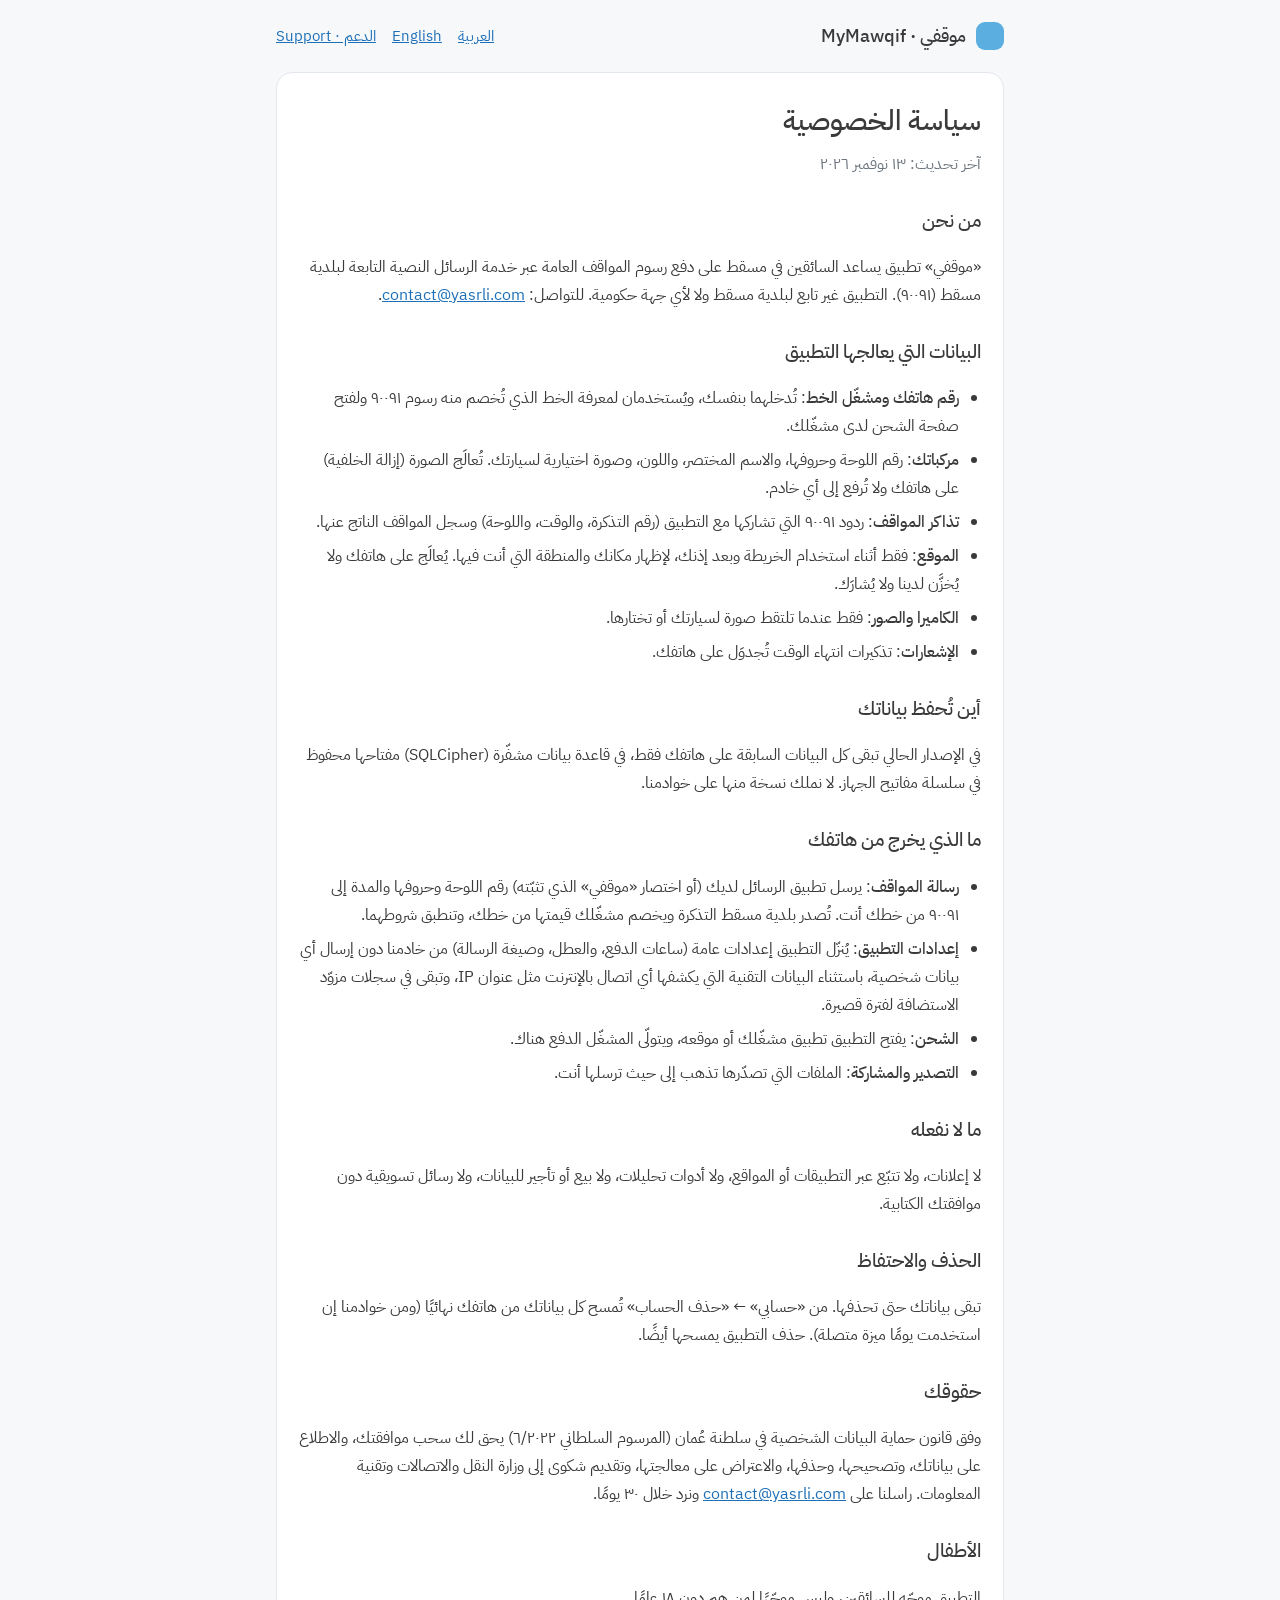
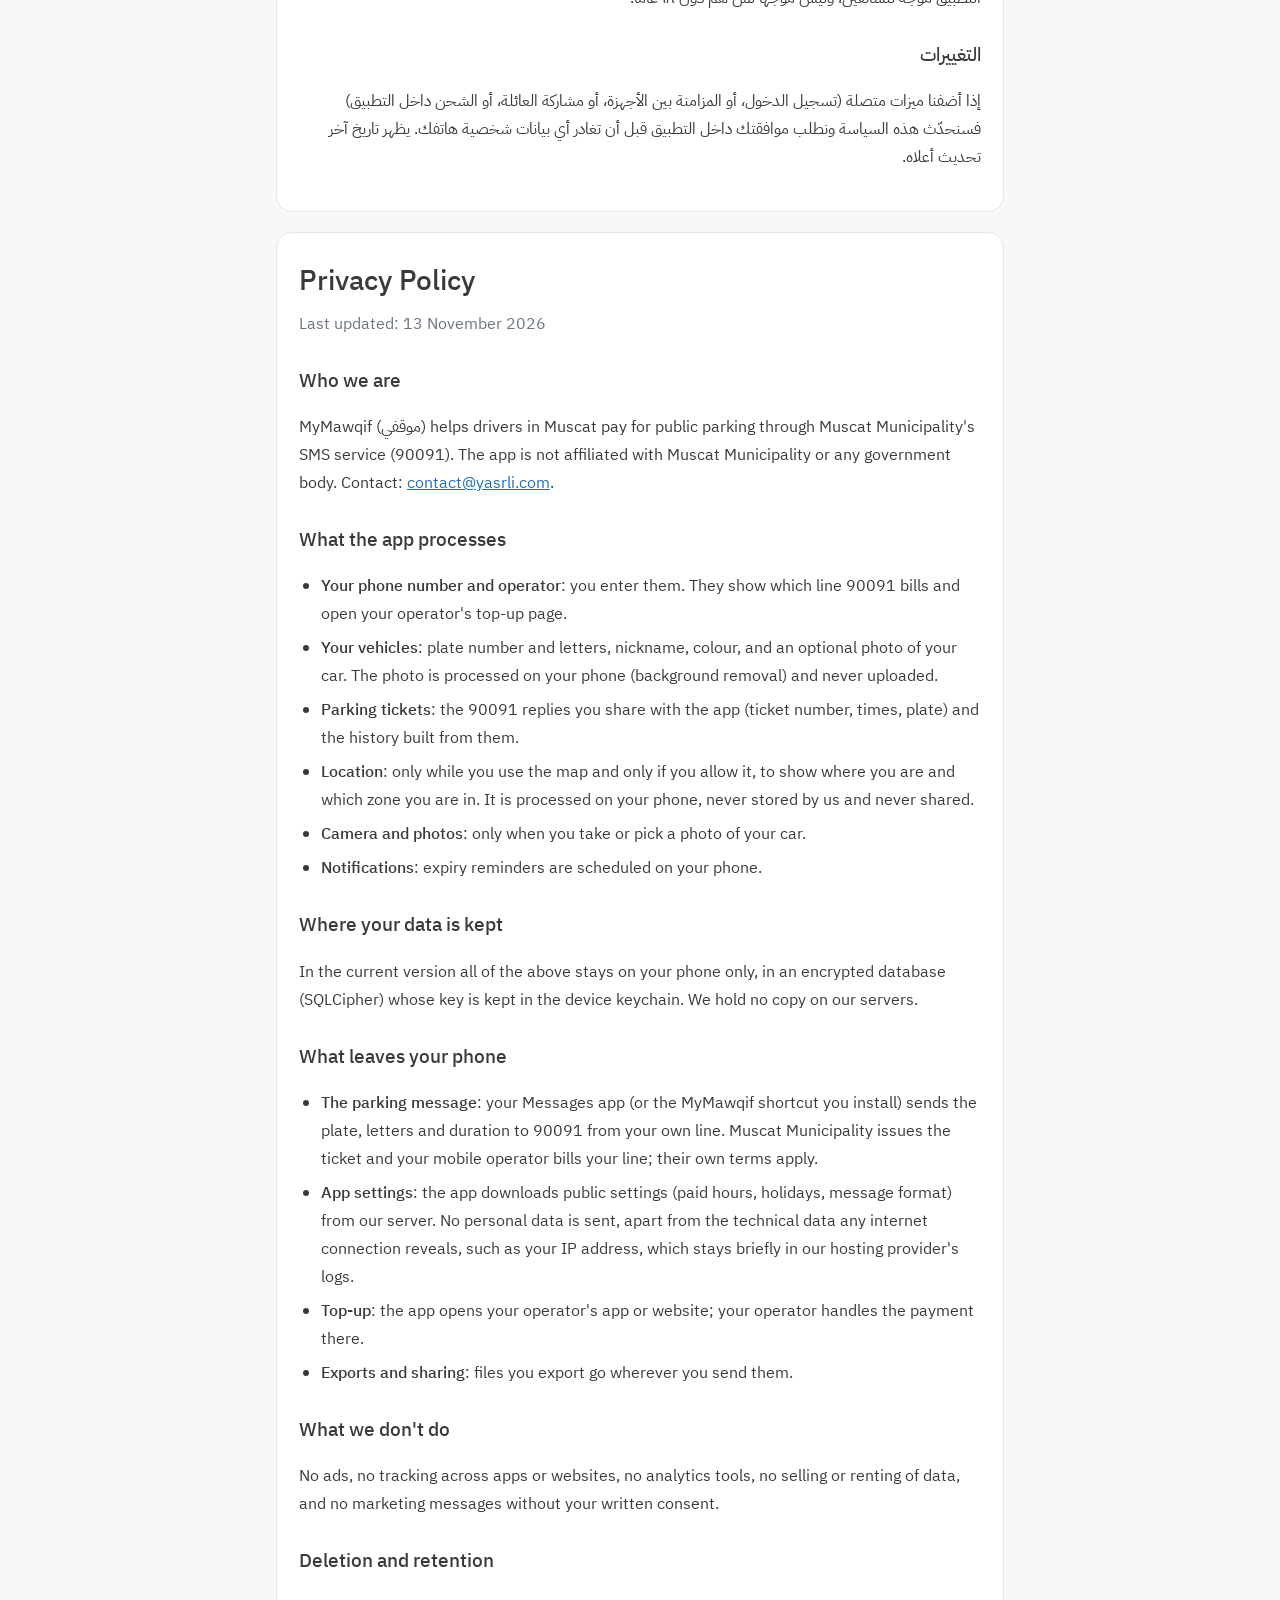
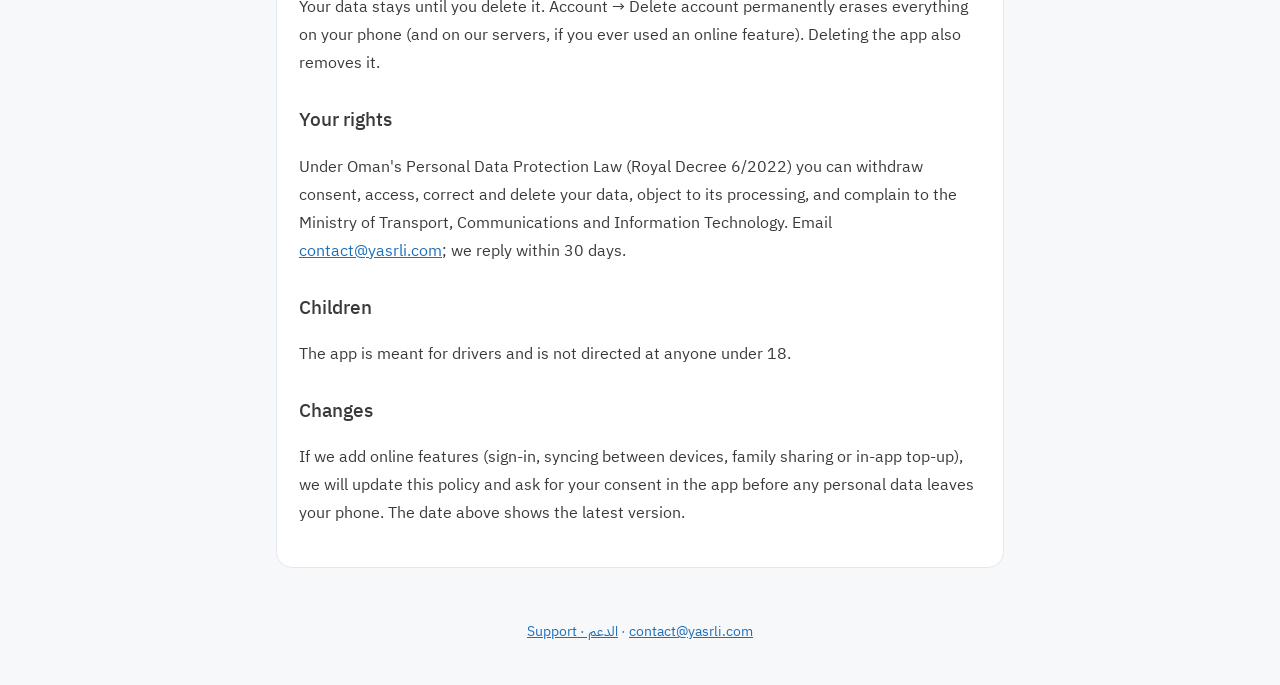
==== privacy/index.html @ d00fb5ce "Privacy policy and support pages (Arabic and English) Co-Authored-By: Claude Opus 5.5 <noreply@anthr" ====
<!doctype html>
<html lang="ar" dir="rtl">
<head>
<meta charset="utf-8">
<meta name="viewport" content="width=device-width, initial-scale=1">
<title>سياسة الخصوصية · Privacy Policy · MyMawqif موقفي</title>
<meta name="description" content="How the MyMawqif parking app handles your data.">
<link rel="preconnect" href="https://fonts.googleapis.com">
<link rel="preconnect" href="https://fonts.gstatic.com" crossorigin>
<link href="https://fonts.googleapis.com/css2?family=IBM+Plex+Sans+Arabic:wght@400;500&display=swap" rel="stylesheet">
<link rel="stylesheet" href="../style.css">
</head>
<body>
<header>
  <div class="brand"><span class="mark" aria-hidden="true"></span><span>موقفي · MyMawqif</span></div>
  <nav><a href="#ar">العربية</a><a href="#en">English</a><a href="../support/">الدعم · Support</a></nav>
</header>

<main>
<article id="ar" lang="ar" dir="rtl">
  <h1>سياسة الخصوصية</h1>
  <p class="meta">آخر تحديث: ١٣ نوفمبر ٢٠٢٦</p>

  <h2>من نحن</h2>
  <p>«موقفي» تطبيق يساعد السائقين في مسقط على دفع رسوم المواقف العامة عبر خدمة الرسائل النصية التابعة لبلدية مسقط (٩٠٠٩١). التطبيق غير تابع لبلدية مسقط ولا لأي جهة حكومية. للتواصل: <a href="mailto:contact@yasrli.com">contact@yasrli.com</a>.</p>

  <h2>البيانات التي يعالجها التطبيق</h2>
  <ul>
    <li><strong>رقم هاتفك ومشغّل الخط</strong>: تُدخلهما بنفسك، ويُستخدمان لمعرفة الخط الذي تُخصم منه رسوم ٩٠٠٩١ ولفتح صفحة الشحن لدى مشغّلك.</li>
    <li><strong>مركباتك</strong>: رقم اللوحة وحروفها، والاسم المختصر، واللون، وصورة اختيارية لسيارتك. تُعالَج الصورة (إزالة الخلفية) على هاتفك ولا تُرفع إلى أي خادم.</li>
    <li><strong>تذاكر المواقف</strong>: ردود ٩٠٠٩١ التي تشاركها مع التطبيق (رقم التذكرة، والوقت، واللوحة) وسجل المواقف الناتج عنها.</li>
    <li><strong>الموقع</strong>: فقط أثناء استخدام الخريطة وبعد إذنك، لإظهار مكانك والمنطقة التي أنت فيها. يُعالَج على هاتفك ولا يُخزَّن لدينا ولا يُشارَك.</li>
    <li><strong>الكاميرا والصور</strong>: فقط عندما تلتقط صورة لسيارتك أو تختارها.</li>
    <li><strong>الإشعارات</strong>: تذكيرات انتهاء الوقت تُجدوَل على هاتفك.</li>
  </ul>

  <h2>أين تُحفظ بياناتك</h2>
  <p>في الإصدار الحالي تبقى كل البيانات السابقة على هاتفك فقط، في قاعدة بيانات مشفّرة (SQLCipher) مفتاحها محفوظ في سلسلة مفاتيح الجهاز. لا نملك نسخة منها على خوادمنا.</p>

  <h2>ما الذي يخرج من هاتفك</h2>
  <ul>
    <li><strong>رسالة المواقف</strong>: يرسل تطبيق الرسائل لديك (أو اختصار «موقفي» الذي تثبّته) رقم اللوحة وحروفها والمدة إلى ٩٠٠٩١ من خطك أنت. تُصدر بلدية مسقط التذكرة ويخصم مشغّلك قيمتها من خطك، وتنطبق شروطهما.</li>
    <li><strong>إعدادات التطبيق</strong>: يُنزّل التطبيق إعدادات عامة (ساعات الدفع، والعطل، وصيغة الرسالة) من خادمنا دون إرسال أي بيانات شخصية، باستثناء البيانات التقنية التي يكشفها أي اتصال بالإنترنت مثل عنوان IP، وتبقى في سجلات مزوّد الاستضافة لفترة قصيرة.</li>
    <li><strong>الشحن</strong>: يفتح التطبيق تطبيق مشغّلك أو موقعه، ويتولّى المشغّل الدفع هناك.</li>
    <li><strong>التصدير والمشاركة</strong>: الملفات التي تصدّرها تذهب إلى حيث ترسلها أنت.</li>
  </ul>

  <h2>ما لا نفعله</h2>
  <p>لا إعلانات، ولا تتبّع عبر التطبيقات أو المواقع، ولا أدوات تحليلات، ولا بيع أو تأجير للبيانات، ولا رسائل تسويقية دون موافقتك الكتابية.</p>

  <h2>الحذف والاحتفاظ</h2>
  <p>تبقى بياناتك حتى تحذفها. من «حسابي» ← «حذف الحساب» تُمسح كل بياناتك من هاتفك نهائيًا (ومن خوادمنا إن استخدمت يومًا ميزة متصلة). حذف التطبيق يمسحها أيضًا.</p>

  <h2>حقوقك</h2>
  <p>وفق قانون حماية البيانات الشخصية في سلطنة عُمان (المرسوم السلطاني ٦/٢٠٢٢) يحق لك سحب موافقتك، والاطلاع على بياناتك، وتصحيحها، وحذفها، والاعتراض على معالجتها، وتقديم شكوى إلى وزارة النقل والاتصالات وتقنية المعلومات. راسلنا على <a href="mailto:contact@yasrli.com">contact@yasrli.com</a> ونرد خلال ٣٠ يومًا.</p>

  <h2>الأطفال</h2>
  <p>التطبيق موجّه للسائقين، وليس موجّهًا لمن هم دون ١٨ عامًا.</p>

  <h2>التغييرات</h2>
  <p>إذا أضفنا ميزات متصلة (تسجيل الدخول، أو المزامنة بين الأجهزة، أو مشاركة العائلة، أو الشحن داخل التطبيق) فسنحدّث هذه السياسة ونطلب موافقتك داخل التطبيق قبل أن تغادر أي بيانات شخصية هاتفك. يظهر تاريخ آخر تحديث أعلاه.</p>
</article>

<article id="en" lang="en" dir="ltr">
  <h1>Privacy Policy</h1>
  <p class="meta">Last updated: 13 November 2026</p>

  <h2>Who we are</h2>
  <p>MyMawqif (موقفي) helps drivers in Muscat pay for public parking through Muscat Municipality's SMS service (90091). The app is not affiliated with Muscat Municipality or any government body. Contact: <a href="mailto:contact@yasrli.com">contact@yasrli.com</a>.</p>

  <h2>What the app processes</h2>
  <ul>
    <li><strong>Your phone number and operator</strong>: you enter them. They show which line 90091 bills and open your operator's top-up page.</li>
    <li><strong>Your vehicles</strong>: plate number and letters, nickname, colour, and an optional photo of your car. The photo is processed on your phone (background removal) and never uploaded.</li>
    <li><strong>Parking tickets</strong>: the 90091 replies you share with the app (ticket number, times, plate) and the history built from them.</li>
    <li><strong>Location</strong>: only while you use the map and only if you allow it, to show where you are and which zone you are in. It is processed on your phone, never stored by us and never shared.</li>
    <li><strong>Camera and photos</strong>: only when you take or pick a photo of your car.</li>
    <li><strong>Notifications</strong>: expiry reminders are scheduled on your phone.</li>
  </ul>

  <h2>Where your data is kept</h2>
  <p>In the current version all of the above stays on your phone only, in an encrypted database (SQLCipher) whose key is kept in the device keychain. We hold no copy on our servers.</p>

  <h2>What leaves your phone</h2>
  <ul>
    <li><strong>The parking message</strong>: your Messages app (or the MyMawqif shortcut you install) sends the plate, letters and duration to 90091 from your own line. Muscat Municipality issues the ticket and your mobile operator bills your line; their own terms apply.</li>
    <li><strong>App settings</strong>: the app downloads public settings (paid hours, holidays, message format) from our server. No personal data is sent, apart from the technical data any internet connection reveals, such as your IP address, which stays briefly in our hosting provider's logs.</li>
    <li><strong>Top-up</strong>: the app opens your operator's app or website; your operator handles the payment there.</li>
    <li><strong>Exports and sharing</strong>: files you export go wherever you send them.</li>
  </ul>

  <h2>What we don't do</h2>
  <p>No ads, no tracking across apps or websites, no analytics tools, no selling or renting of data, and no marketing messages without your written consent.</p>

  <h2>Deletion and retention</h2>
  <p>Your data stays until you delete it. Account → Delete account permanently erases everything on your phone (and on our servers, if you ever used an online feature). Deleting the app also removes it.</p>

  <h2>Your rights</h2>
  <p>Under Oman's Personal Data Protection Law (Royal Decree 6/2022) you can withdraw consent, access, correct and delete your data, object to its processing, and complain to the Ministry of Transport, Communications and Information Technology. Email <a href="mailto:contact@yasrli.com">contact@yasrli.com</a>; we reply within 30 days.</p>

  <h2>Children</h2>
  <p>The app is meant for drivers and is not directed at anyone under 18.</p>

  <h2>Changes</h2>
  <p>If we add online features (sign-in, syncing between devices, family sharing or in-app top-up), we will update this policy and ask for your consent in the app before any personal data leaves your phone. The date above shows the latest version.</p>
</article>
</main>

<footer><a href="mailto:contact@yasrli.com">contact@yasrli.com</a> · <a href="../support/">الدعم · Support</a></footer>
</body>
</html>
---- style.css ----
:root { --bg: #F7F8FA; --ink: #3A3A3A; --muted: #6C757D; --line: #E3E7EE; --accent: #1D6FB8; --card: #FFFFFF; --blue: #5AAEE0; }
@media (prefers-color-scheme: dark) {
  :root { --bg: #0A1120; --ink: #E8EDF5; --muted: #9AA8BC; --line: #1E2A40; --accent: #7CC0EC; --card: #121A2D; }
}
* { box-sizing: border-box; }
html { scroll-behavior: smooth; }
body { margin: 0; background: var(--bg); color: var(--ink); font-family: 'IBM Plex Sans Arabic', system-ui, sans-serif; font-weight: 400; line-height: 1.75; }
header { display: flex; flex-wrap: wrap; align-items: center; justify-content: space-between; gap: 12px; max-width: 760px; margin: 0 auto; padding: 20px 16px; }
.brand { display: flex; align-items: center; gap: 10px; font-weight: 500; font-size: 18px; }
.mark { width: 28px; height: 28px; border-radius: 9px; background: var(--blue); }
nav { display: flex; gap: 16px; font-size: 15px; }
main { max-width: 760px; margin: 0 auto; padding: 0 16px 32px; }
article { background: var(--card); border: 1px solid var(--line); border-radius: 16px; padding: 24px 22px; margin-bottom: 20px; scroll-margin-top: 16px; }
h1 { font-size: 28px; font-weight: 500; margin: 0 0 4px; }
h2 { font-size: 19px; font-weight: 500; margin: 26px 0 6px; }
.meta { color: var(--muted); margin: 0 0 8px; }
ul { padding-inline-start: 22px; }
li { margin: 6px 0; }
strong { font-weight: 500; }
a { color: var(--accent); }
footer { max-width: 760px; margin: 0 auto; padding: 0 16px 40px; color: var(--muted); font-size: 14px; text-align: center; }
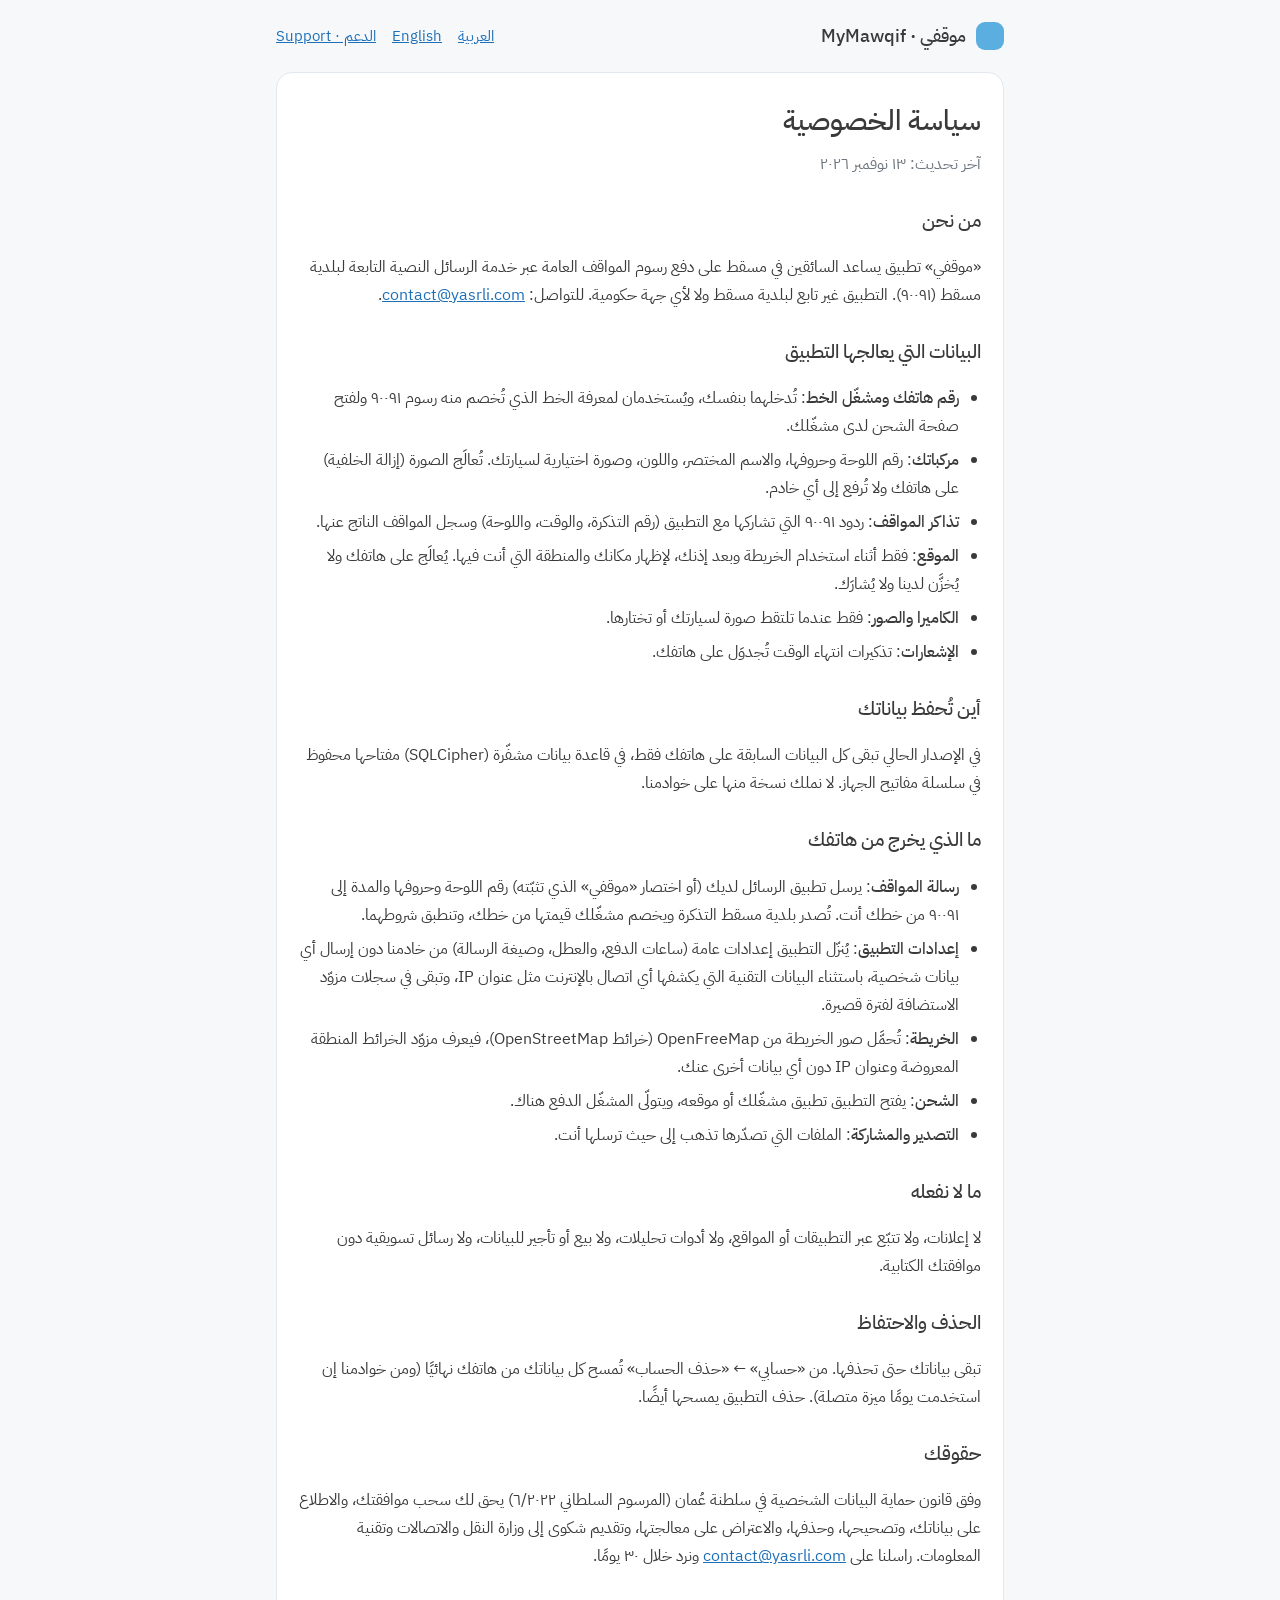
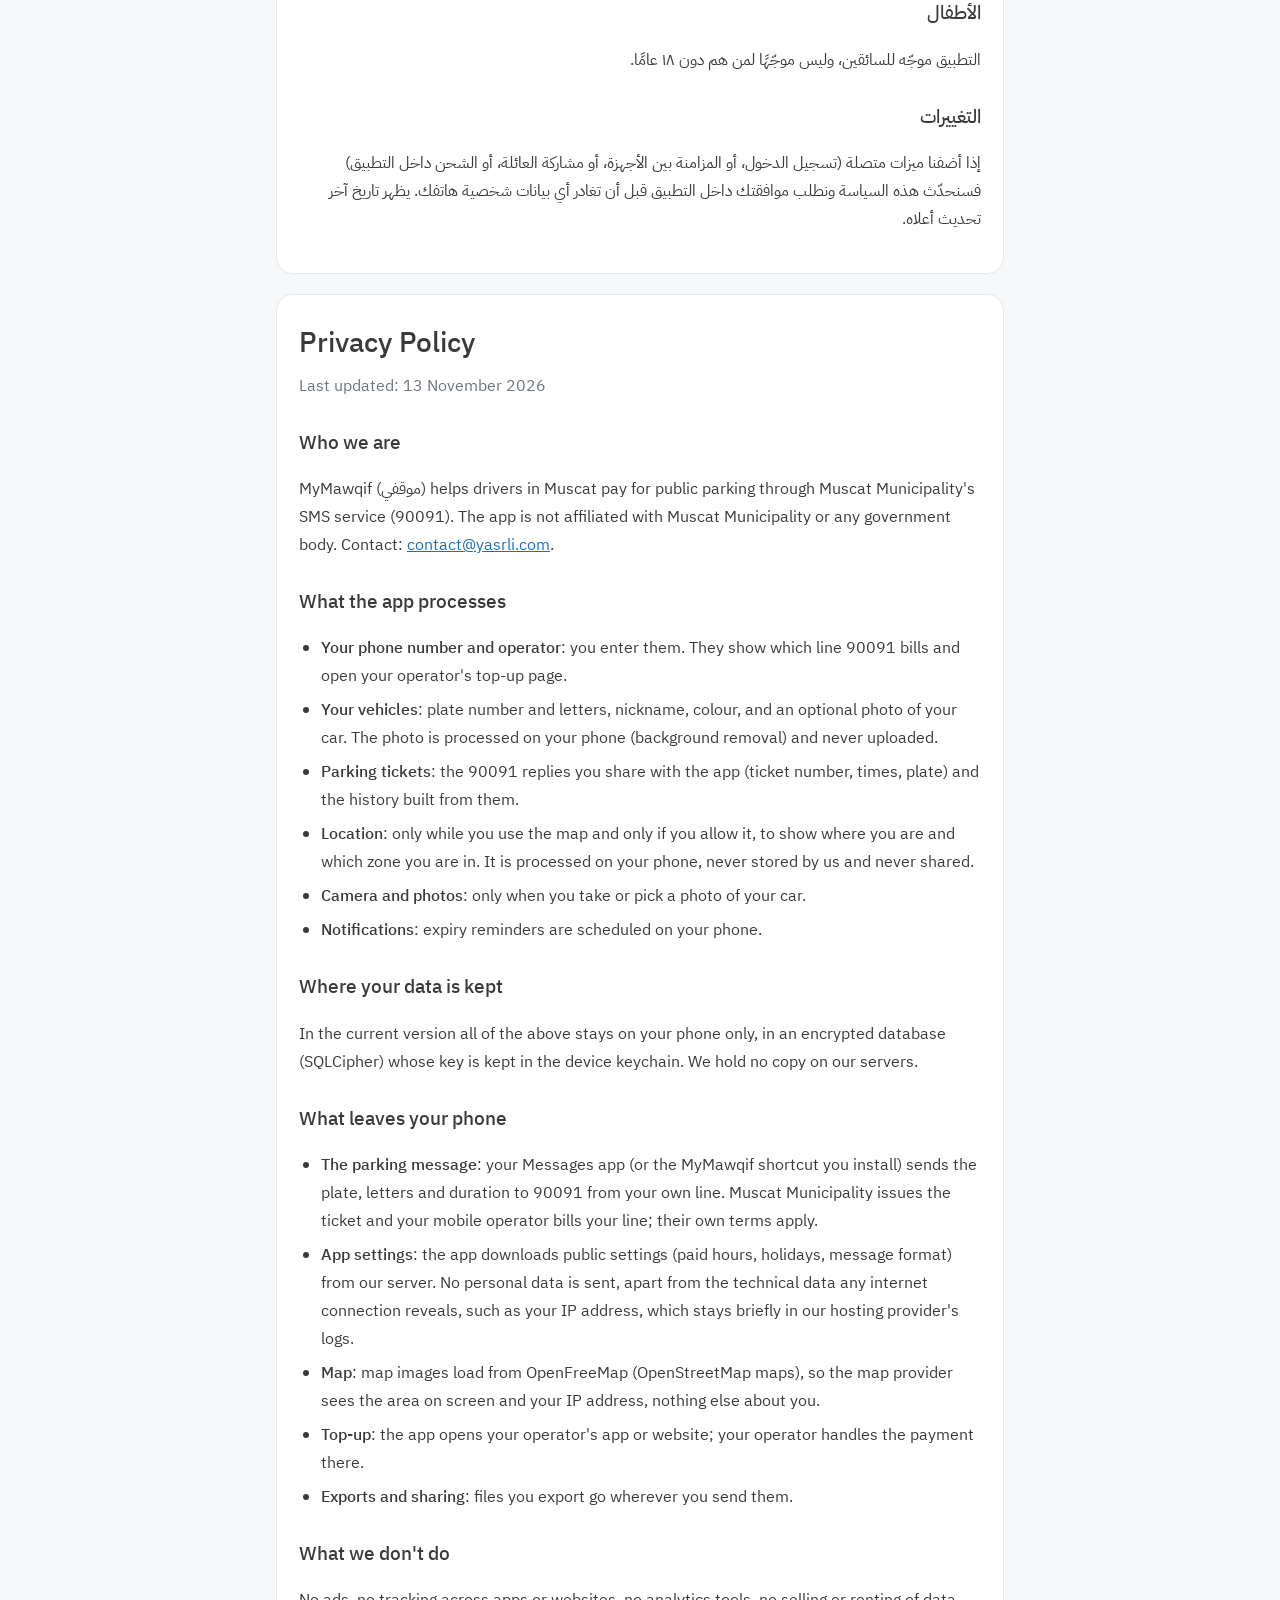
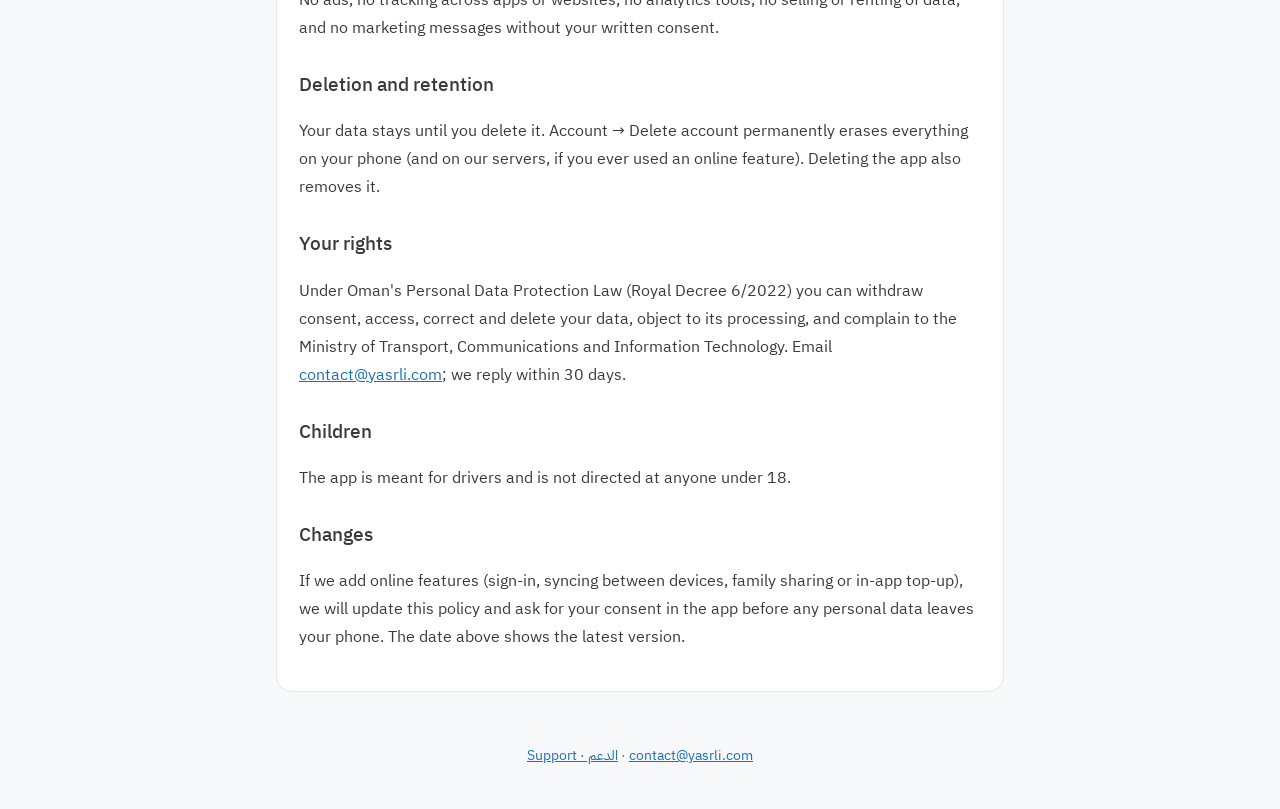
==== commit bf280be1: "Privacy policy: name the map tile provider Co-Authored-By: Claude Opus 5.5 <noreply@anthropic.com>" ====
--- a/privacy/index.html
+++ b/privacy/index.html
@@ -41,6 +41,7 @@
   <ul>
     <li><strong>رسالة المواقف</strong>: يرسل تطبيق الرسائل لديك (أو اختصار «موقفي» الذي تثبّته) رقم اللوحة وحروفها والمدة إلى ٩٠٠٩١ من خطك أنت. تُصدر بلدية مسقط التذكرة ويخصم مشغّلك قيمتها من خطك، وتنطبق شروطهما.</li>
     <li><strong>إعدادات التطبيق</strong>: يُنزّل التطبيق إعدادات عامة (ساعات الدفع، والعطل، وصيغة الرسالة) من خادمنا دون إرسال أي بيانات شخصية، باستثناء البيانات التقنية التي يكشفها أي اتصال بالإنترنت مثل عنوان IP، وتبقى في سجلات مزوّد الاستضافة لفترة قصيرة.</li>
+    <li><strong>الخريطة</strong>: تُحمَّل صور الخريطة من OpenFreeMap (خرائط OpenStreetMap)، فيعرف مزوّد الخرائط المنطقة المعروضة وعنوان IP دون أي بيانات أخرى عنك.</li>
     <li><strong>الشحن</strong>: يفتح التطبيق تطبيق مشغّلك أو موقعه، ويتولّى المشغّل الدفع هناك.</li>
     <li><strong>التصدير والمشاركة</strong>: الملفات التي تصدّرها تذهب إلى حيث ترسلها أنت.</li>
   </ul>
@@ -85,6 +86,7 @@
   <ul>
     <li><strong>The parking message</strong>: your Messages app (or the MyMawqif shortcut you install) sends the plate, letters and duration to 90091 from your own line. Muscat Municipality issues the ticket and your mobile operator bills your line; their own terms apply.</li>
     <li><strong>App settings</strong>: the app downloads public settings (paid hours, holidays, message format) from our server. No personal data is sent, apart from the technical data any internet connection reveals, such as your IP address, which stays briefly in our hosting provider's logs.</li>
+    <li><strong>Map</strong>: map images load from OpenFreeMap (OpenStreetMap maps), so the map provider sees the area on screen and your IP address, nothing else about you.</li>
     <li><strong>Top-up</strong>: the app opens your operator's app or website; your operator handles the payment there.</li>
     <li><strong>Exports and sharing</strong>: files you export go wherever you send them.</li>
   </ul>
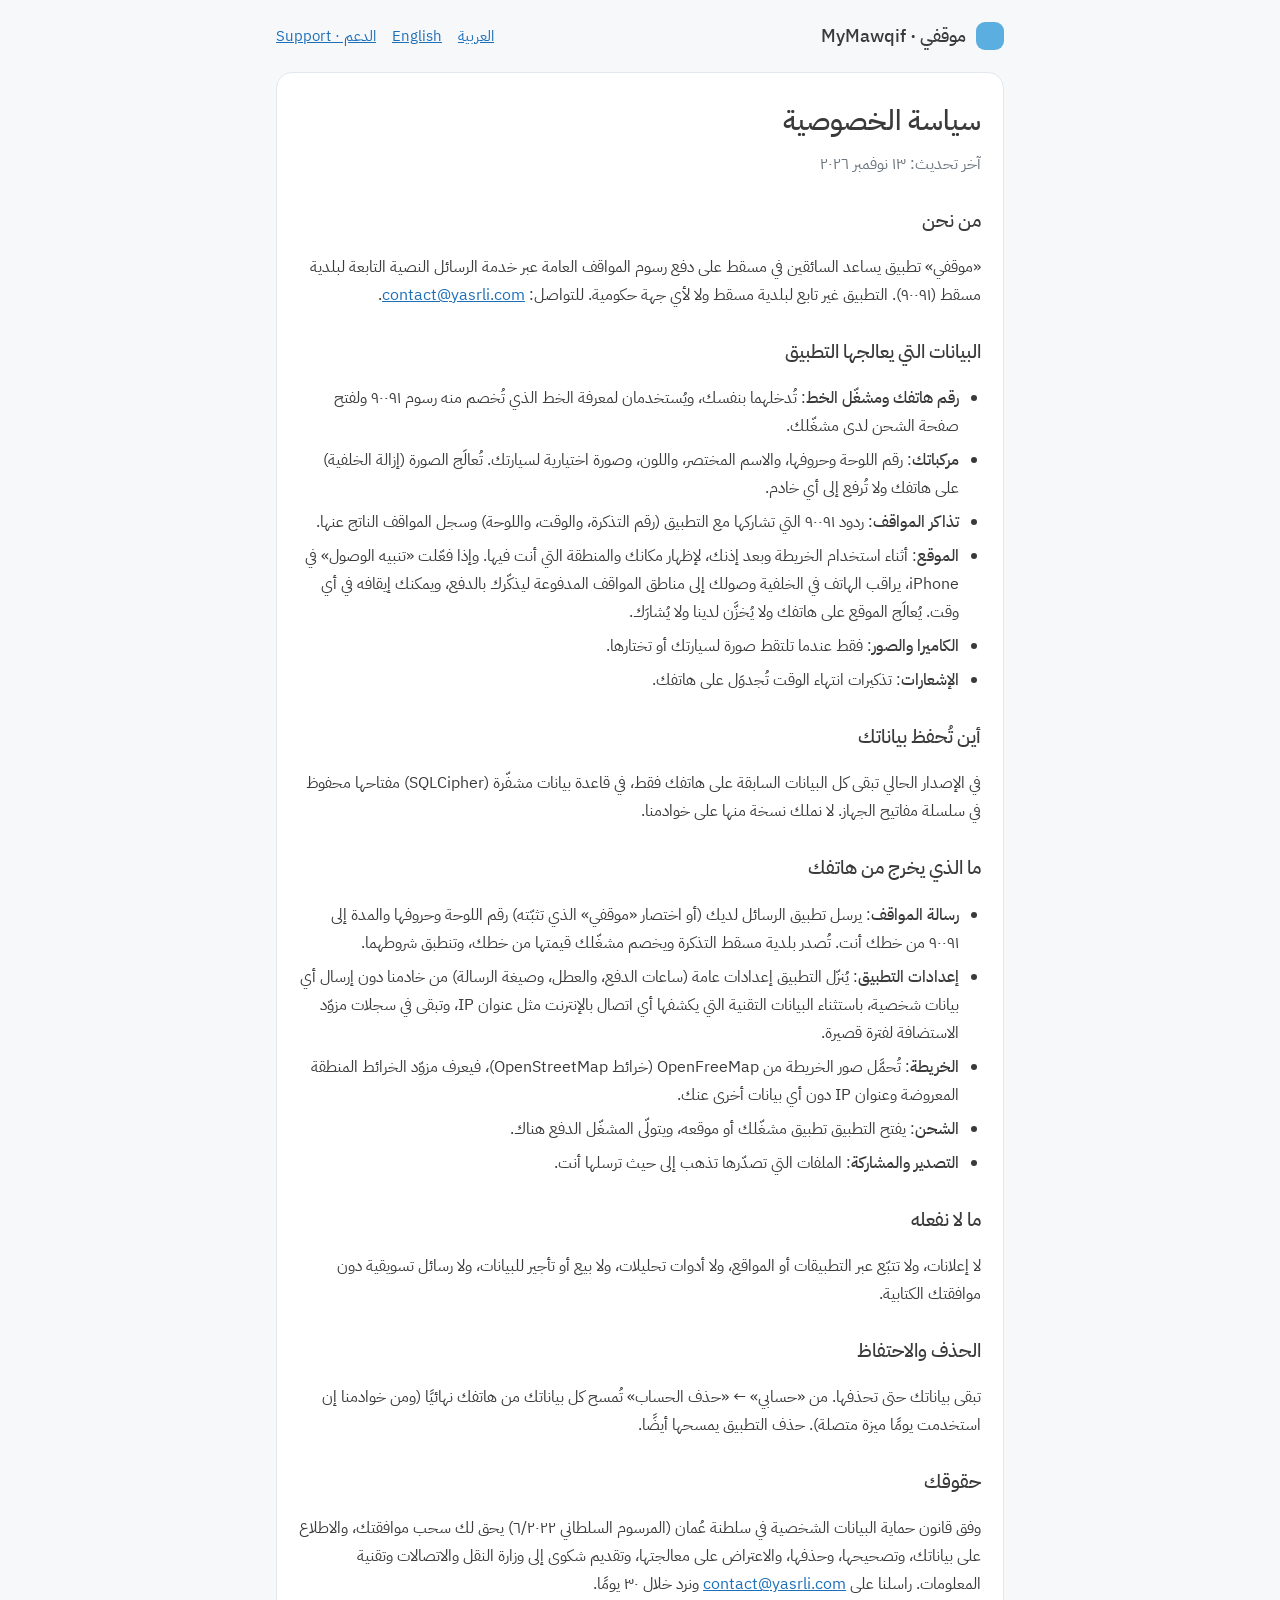
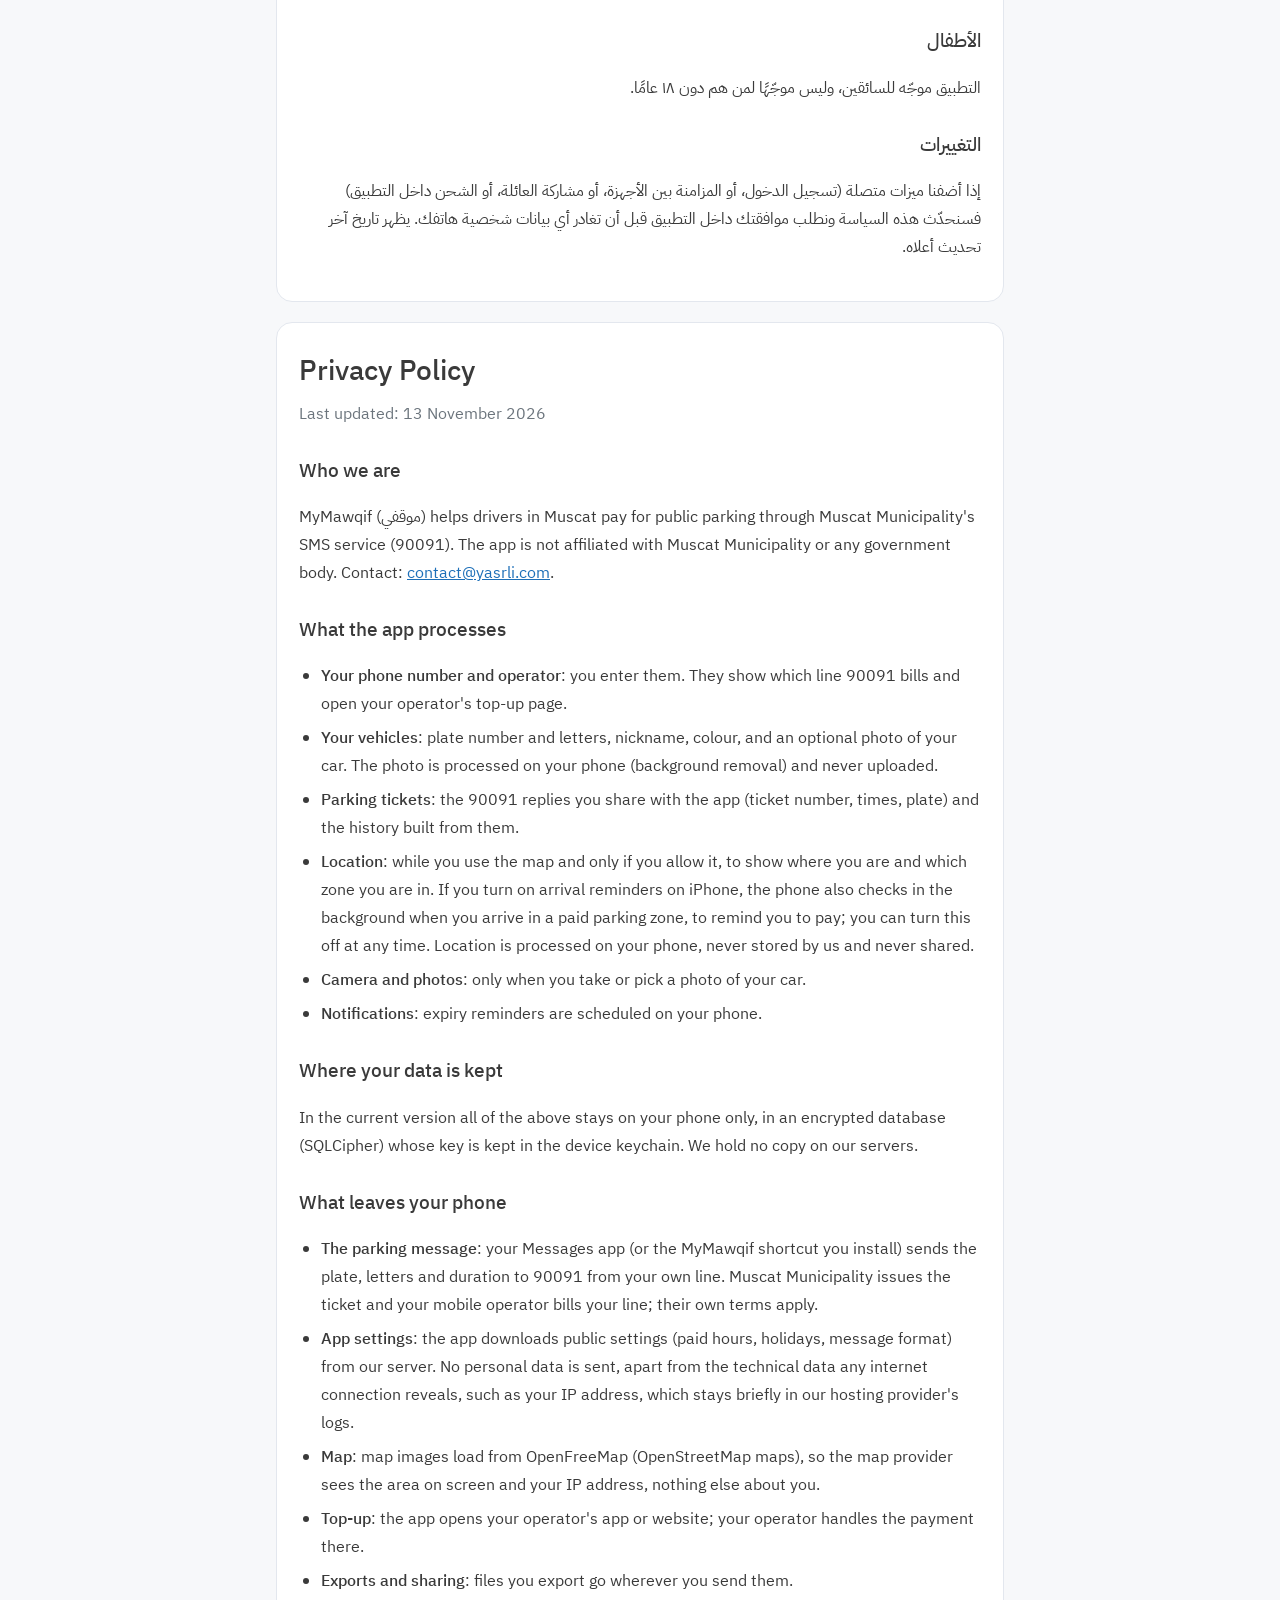
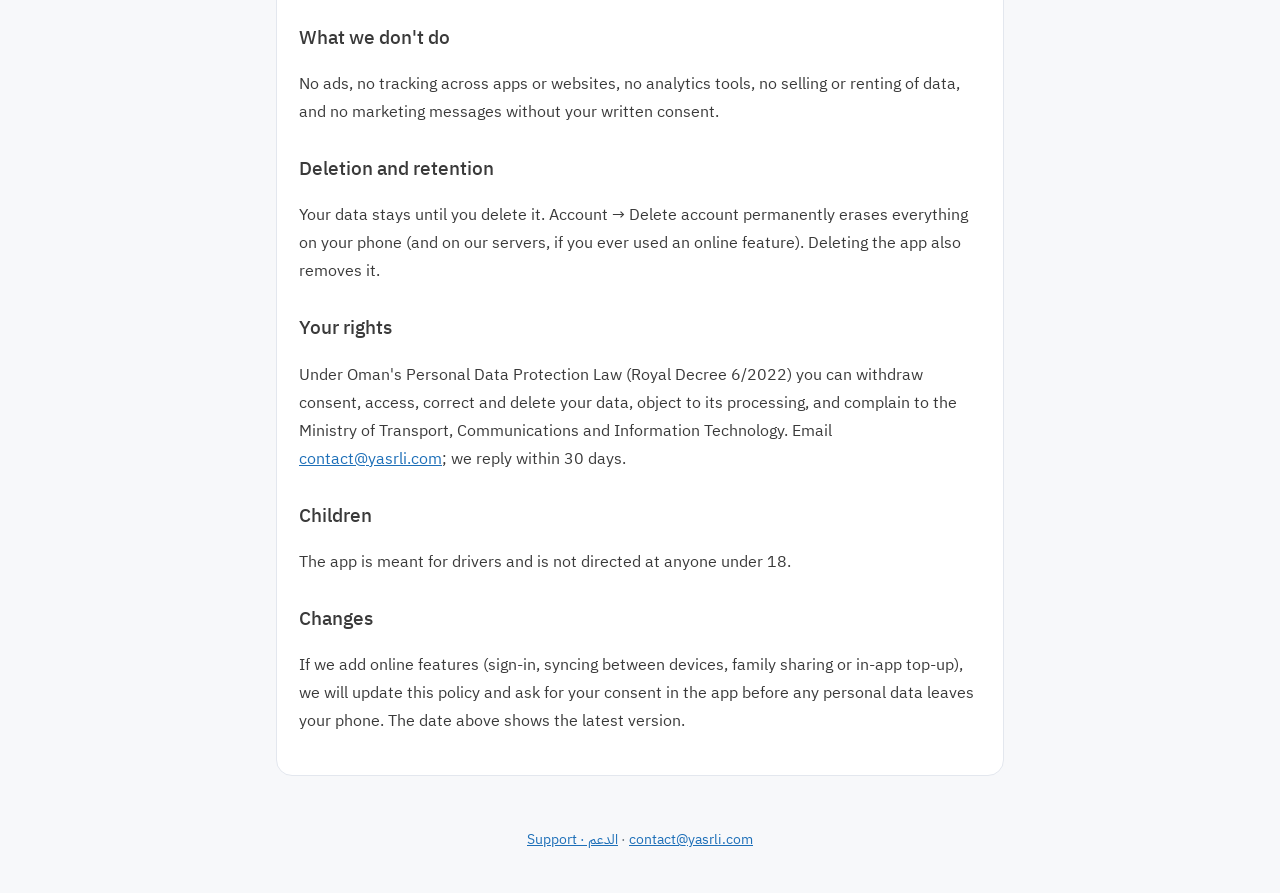
==== commit 2049a36b: "Privacy: location also used in the background for opt-in arrival reminders (iPhone)" ====
--- a/privacy/index.html
+++ b/privacy/index.html
@@ -29,7 +29,7 @@
     <li><strong>رقم هاتفك ومشغّل الخط</strong>: تُدخلهما بنفسك، ويُستخدمان لمعرفة الخط الذي تُخصم منه رسوم ٩٠٠٩١ ولفتح صفحة الشحن لدى مشغّلك.</li>
     <li><strong>مركباتك</strong>: رقم اللوحة وحروفها، والاسم المختصر، واللون، وصورة اختيارية لسيارتك. تُعالَج الصورة (إزالة الخلفية) على هاتفك ولا تُرفع إلى أي خادم.</li>
     <li><strong>تذاكر المواقف</strong>: ردود ٩٠٠٩١ التي تشاركها مع التطبيق (رقم التذكرة، والوقت، واللوحة) وسجل المواقف الناتج عنها.</li>
-    <li><strong>الموقع</strong>: فقط أثناء استخدام الخريطة وبعد إذنك، لإظهار مكانك والمنطقة التي أنت فيها. يُعالَج على هاتفك ولا يُخزَّن لدينا ولا يُشارَك.</li>
+    <li><strong>الموقع</strong>: أثناء استخدام الخريطة وبعد إذنك، لإظهار مكانك والمنطقة التي أنت فيها. وإذا فعّلت «تنبيه الوصول» في iPhone، يراقب الهاتف في الخلفية وصولك إلى مناطق المواقف المدفوعة ليذكّرك بالدفع، ويمكنك إيقافه في أي وقت. يُعالَج الموقع على هاتفك ولا يُخزَّن لدينا ولا يُشارَك.</li>
     <li><strong>الكاميرا والصور</strong>: فقط عندما تلتقط صورة لسيارتك أو تختارها.</li>
     <li><strong>الإشعارات</strong>: تذكيرات انتهاء الوقت تُجدوَل على هاتفك.</li>
   </ul>
@@ -74,7 +74,7 @@
     <li><strong>Your phone number and operator</strong>: you enter them. They show which line 90091 bills and open your operator's top-up page.</li>
     <li><strong>Your vehicles</strong>: plate number and letters, nickname, colour, and an optional photo of your car. The photo is processed on your phone (background removal) and never uploaded.</li>
     <li><strong>Parking tickets</strong>: the 90091 replies you share with the app (ticket number, times, plate) and the history built from them.</li>
-    <li><strong>Location</strong>: only while you use the map and only if you allow it, to show where you are and which zone you are in. It is processed on your phone, never stored by us and never shared.</li>
+    <li><strong>Location</strong>: while you use the map and only if you allow it, to show where you are and which zone you are in. If you turn on arrival reminders on iPhone, the phone also checks in the background when you arrive in a paid parking zone, to remind you to pay; you can turn this off at any time. Location is processed on your phone, never stored by us and never shared.</li>
     <li><strong>Camera and photos</strong>: only when you take or pick a photo of your car.</li>
     <li><strong>Notifications</strong>: expiry reminders are scheduled on your phone.</li>
   </ul>
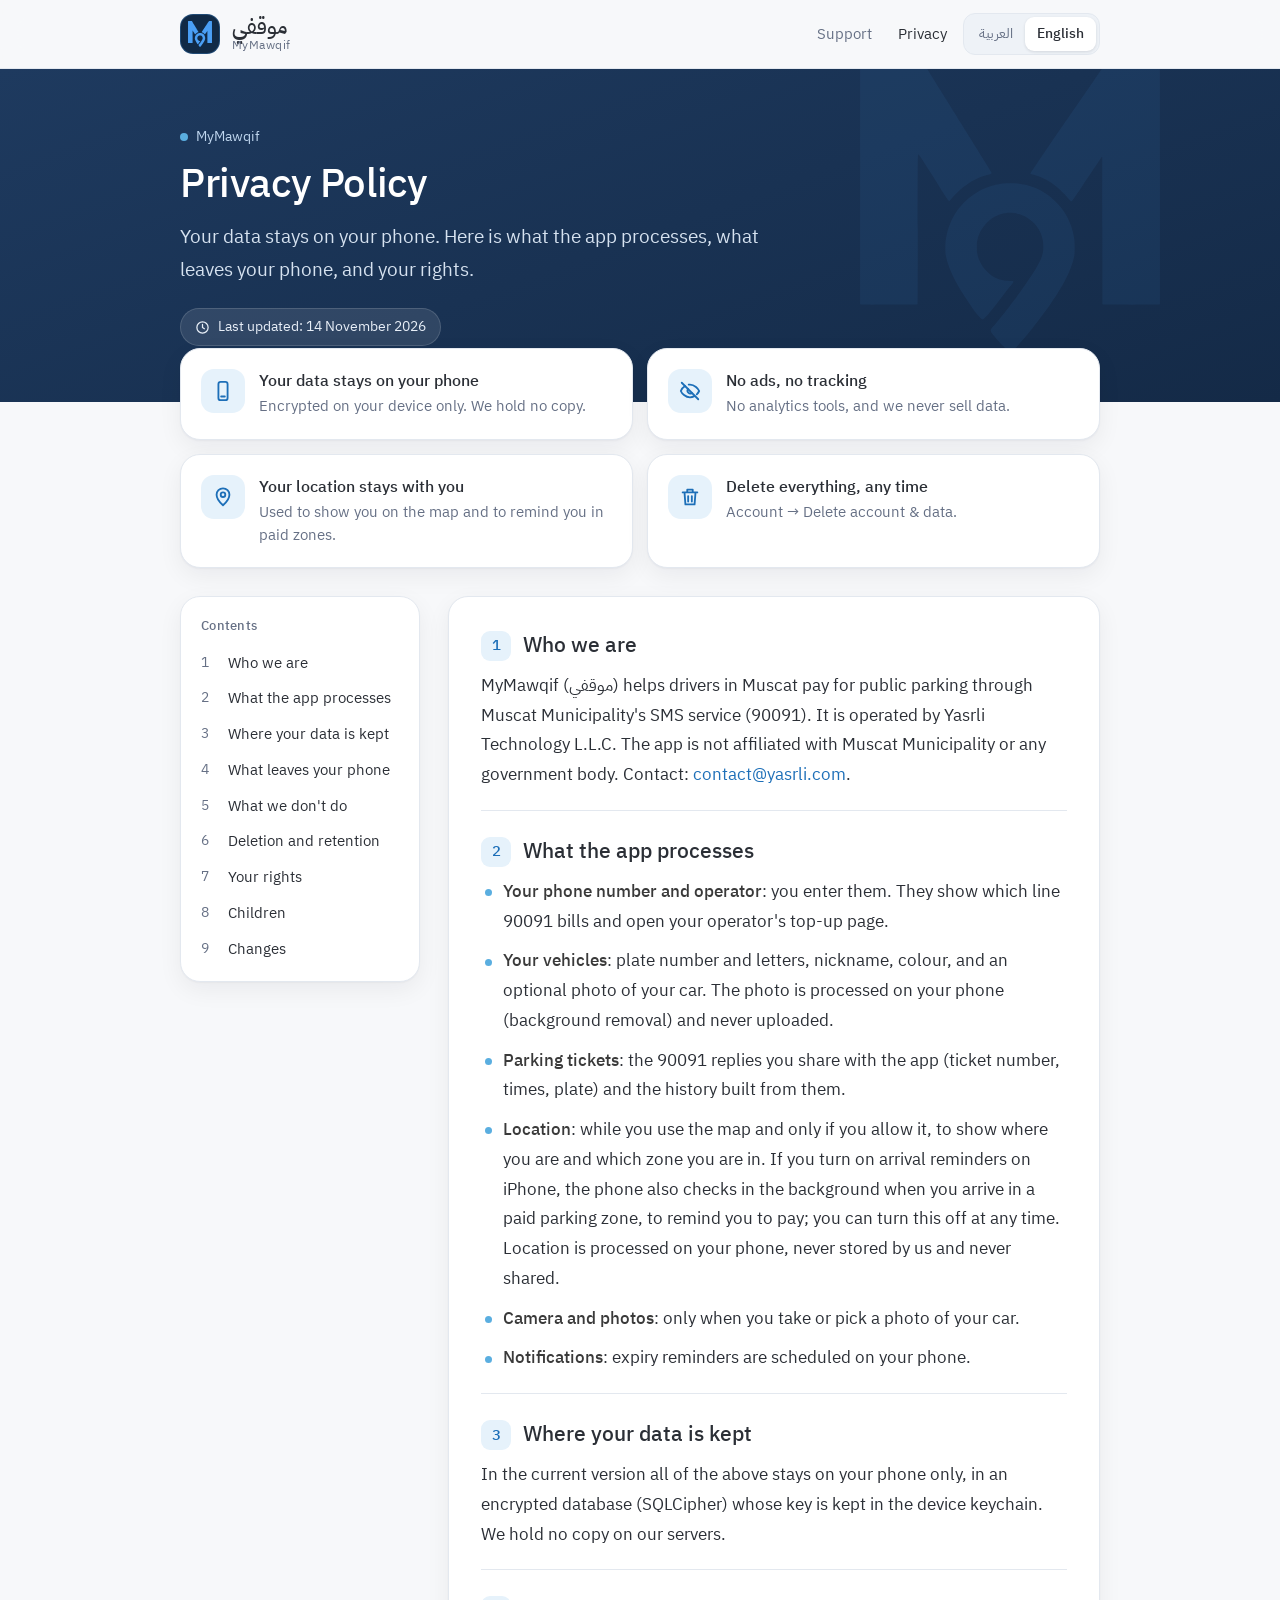
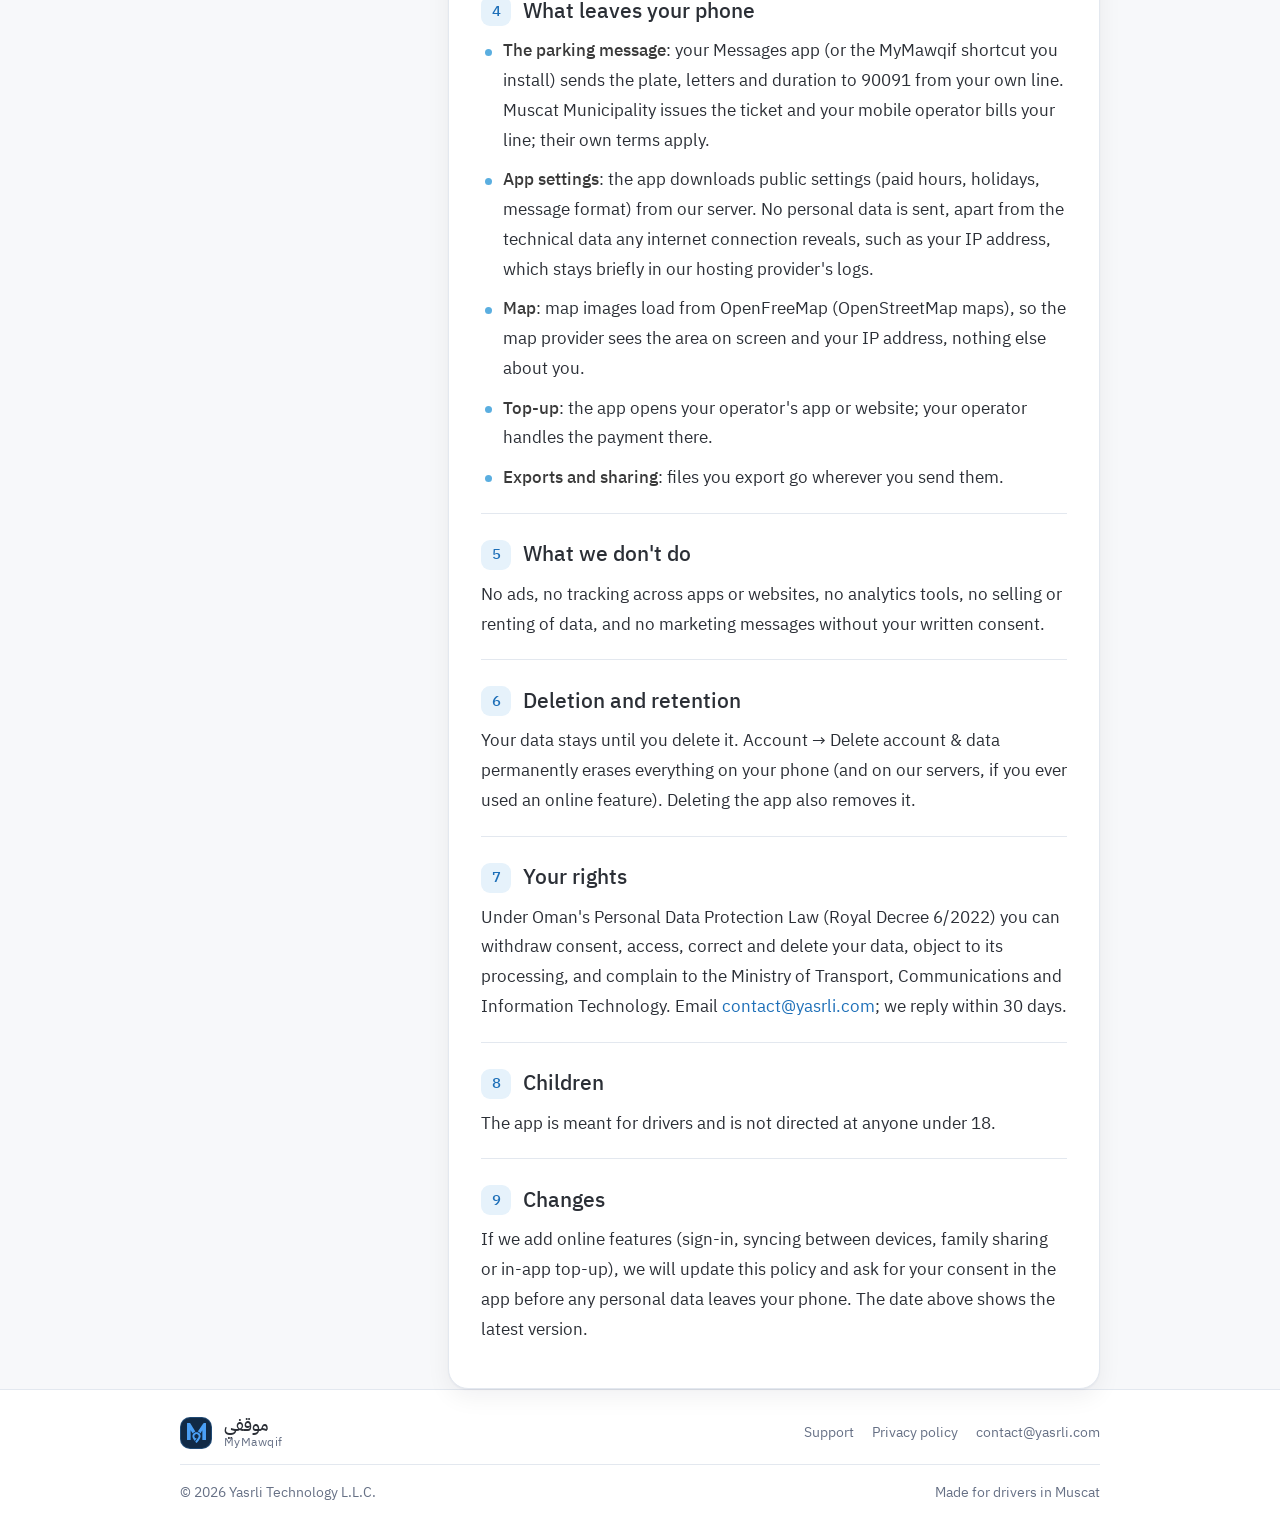
==== commit 31c0bdde: "Support and privacy pages: professional redesign Brand header and hero, language switch, privacy sum" ====
--- a/privacy/index.html
+++ b/privacy/index.html
@@ -1,113 +1,255 @@
 <!doctype html>
-<html lang="ar" dir="rtl">
+<html lang="ar" dir="rtl" data-title-ar="سياسة الخصوصية · موقفي" data-title-en="Privacy Policy · MyMawqif">
 <head>
 <meta charset="utf-8">
-<meta name="viewport" content="width=device-width, initial-scale=1">
-<title>سياسة الخصوصية · Privacy Policy · MyMawqif موقفي</title>
-<meta name="description" content="How the MyMawqif parking app handles your data.">
-<link rel="preconnect" href="https://fonts.googleapis.com">
-<link rel="preconnect" href="https://fonts.gstatic.com" crossorigin>
-<link href="https://fonts.googleapis.com/css2?family=IBM+Plex+Sans+Arabic:wght@400;500&display=swap" rel="stylesheet">
+<meta name="viewport" content="width=device-width, initial-scale=1, viewport-fit=cover">
+<title>سياسة الخصوصية · Privacy Policy · موقفي MyMawqif</title>
+<meta name="description" content="How MyMawqif (موقفي), the Muscat parking app, handles your data: it stays on your phone.">
+<meta name="theme-color" content="#1E3A5F">
+<link rel="icon" type="image/png" href="../brand/icon-64.png">
+<link rel="apple-touch-icon" href="../brand/icon-180.png">
+<link rel="preload" href="../fonts/plex-400.ttf" as="font" type="font/ttf" crossorigin>
 <link rel="stylesheet" href="../style.css">
+<script src="../site.js"></script>
 </head>
 <body>
-<header>
-  <div class="brand"><span class="mark" aria-hidden="true"></span><span>موقفي · MyMawqif</span></div>
-  <nav><a href="#ar">العربية</a><a href="#en">English</a><a href="../support/">الدعم · Support</a></nav>
+<a class="skip" href="#ar-1" data-l="ar">تخطَّ إلى المحتوى</a><a class="skip" href="#en-1" data-l="en">Skip to content</a>
+
+<header class="top">
+  <div class="wrap">
+    <a class="brand" href="../support/" aria-label="موقفي MyMawqif">
+      <span class="tile"><img src="../brand/mark-accent.svg" alt=""></span>
+      <span class="name"><span class="ar-name">موقفي</span><span class="en-name">MyMawqif</span></span>
+    </a>
+    <nav>
+      <a class="link" href="../support/"><span data-l="ar">الدعم</span><span data-l="en">Support</span></a>
+      <a class="link" href="../privacy/" aria-current="page"><span data-l="ar">الخصوصية</span><span data-l="en">Privacy</span></a>
+      <div class="switch" role="group" aria-label="اللغة · Language">
+        <button type="button" data-set-lang="ar" lang="ar">العربية</button>
+        <button type="button" data-set-lang="en" lang="en">English</button>
+      </div>
+    </nav>
+  </div>
 </header>
 
-<main>
-<article id="ar" lang="ar" dir="rtl">
-  <h1>سياسة الخصوصية</h1>
-  <p class="meta">آخر تحديث: ١٣ نوفمبر ٢٠٢٦</p>
-
-  <h2>من نحن</h2>
-  <p>«موقفي» تطبيق يساعد السائقين في مسقط على دفع رسوم المواقف العامة عبر خدمة الرسائل النصية التابعة لبلدية مسقط (٩٠٠٩١). التطبيق غير تابع لبلدية مسقط ولا لأي جهة حكومية. للتواصل: <a href="mailto:contact@yasrli.com">contact@yasrli.com</a>.</p>
-
-  <h2>البيانات التي يعالجها التطبيق</h2>
-  <ul>
-    <li><strong>رقم هاتفك ومشغّل الخط</strong>: تُدخلهما بنفسك، ويُستخدمان لمعرفة الخط الذي تُخصم منه رسوم ٩٠٠٩١ ولفتح صفحة الشحن لدى مشغّلك.</li>
-    <li><strong>مركباتك</strong>: رقم اللوحة وحروفها، والاسم المختصر، واللون، وصورة اختيارية لسيارتك. تُعالَج الصورة (إزالة الخلفية) على هاتفك ولا تُرفع إلى أي خادم.</li>
-    <li><strong>تذاكر المواقف</strong>: ردود ٩٠٠٩١ التي تشاركها مع التطبيق (رقم التذكرة، والوقت، واللوحة) وسجل المواقف الناتج عنها.</li>
-    <li><strong>الموقع</strong>: أثناء استخدام الخريطة وبعد إذنك، لإظهار مكانك والمنطقة التي أنت فيها. وإذا فعّلت «تنبيه الوصول» في iPhone، يراقب الهاتف في الخلفية وصولك إلى مناطق المواقف المدفوعة ليذكّرك بالدفع، ويمكنك إيقافه في أي وقت. يُعالَج الموقع على هاتفك ولا يُخزَّن لدينا ولا يُشارَك.</li>
-    <li><strong>الكاميرا والصور</strong>: فقط عندما تلتقط صورة لسيارتك أو تختارها.</li>
-    <li><strong>الإشعارات</strong>: تذكيرات انتهاء الوقت تُجدوَل على هاتفك.</li>
-  </ul>
-
-  <h2>أين تُحفظ بياناتك</h2>
-  <p>في الإصدار الحالي تبقى كل البيانات السابقة على هاتفك فقط، في قاعدة بيانات مشفّرة (SQLCipher) مفتاحها محفوظ في سلسلة مفاتيح الجهاز. لا نملك نسخة منها على خوادمنا.</p>
-
-  <h2>ما الذي يخرج من هاتفك</h2>
-  <ul>
-    <li><strong>رسالة المواقف</strong>: يرسل تطبيق الرسائل لديك (أو اختصار «موقفي» الذي تثبّته) رقم اللوحة وحروفها والمدة إلى ٩٠٠٩١ من خطك أنت. تُصدر بلدية مسقط التذكرة ويخصم مشغّلك قيمتها من خطك، وتنطبق شروطهما.</li>
-    <li><strong>إعدادات التطبيق</strong>: يُنزّل التطبيق إعدادات عامة (ساعات الدفع، والعطل، وصيغة الرسالة) من خادمنا دون إرسال أي بيانات شخصية، باستثناء البيانات التقنية التي يكشفها أي اتصال بالإنترنت مثل عنوان IP، وتبقى في سجلات مزوّد الاستضافة لفترة قصيرة.</li>
-    <li><strong>الخريطة</strong>: تُحمَّل صور الخريطة من OpenFreeMap (خرائط OpenStreetMap)، فيعرف مزوّد الخرائط المنطقة المعروضة وعنوان IP دون أي بيانات أخرى عنك.</li>
-    <li><strong>الشحن</strong>: يفتح التطبيق تطبيق مشغّلك أو موقعه، ويتولّى المشغّل الدفع هناك.</li>
-    <li><strong>التصدير والمشاركة</strong>: الملفات التي تصدّرها تذهب إلى حيث ترسلها أنت.</li>
-  </ul>
-
-  <h2>ما لا نفعله</h2>
-  <p>لا إعلانات، ولا تتبّع عبر التطبيقات أو المواقع، ولا أدوات تحليلات، ولا بيع أو تأجير للبيانات، ولا رسائل تسويقية دون موافقتك الكتابية.</p>
-
-  <h2>الحذف والاحتفاظ</h2>
-  <p>تبقى بياناتك حتى تحذفها. من «حسابي» ← «حذف الحساب» تُمسح كل بياناتك من هاتفك نهائيًا (ومن خوادمنا إن استخدمت يومًا ميزة متصلة). حذف التطبيق يمسحها أيضًا.</p>
-
-  <h2>حقوقك</h2>
-  <p>وفق قانون حماية البيانات الشخصية في سلطنة عُمان (المرسوم السلطاني ٦/٢٠٢٢) يحق لك سحب موافقتك، والاطلاع على بياناتك، وتصحيحها، وحذفها، والاعتراض على معالجتها، وتقديم شكوى إلى وزارة النقل والاتصالات وتقنية المعلومات. راسلنا على <a href="mailto:contact@yasrli.com">contact@yasrli.com</a> ونرد خلال ٣٠ يومًا.</p>
-
-  <h2>الأطفال</h2>
-  <p>التطبيق موجّه للسائقين، وليس موجّهًا لمن هم دون ١٨ عامًا.</p>
-
-  <h2>التغييرات</h2>
-  <p>إذا أضفنا ميزات متصلة (تسجيل الدخول، أو المزامنة بين الأجهزة، أو مشاركة العائلة، أو الشحن داخل التطبيق) فسنحدّث هذه السياسة ونطلب موافقتك داخل التطبيق قبل أن تغادر أي بيانات شخصية هاتفك. يظهر تاريخ آخر تحديث أعلاه.</p>
-</article>
-
-<article id="en" lang="en" dir="ltr">
-  <h1>Privacy Policy</h1>
-  <p class="meta">Last updated: 13 November 2026</p>
-
-  <h2>Who we are</h2>
-  <p>MyMawqif (موقفي) helps drivers in Muscat pay for public parking through Muscat Municipality's SMS service (90091). The app is not affiliated with Muscat Municipality or any government body. Contact: <a href="mailto:contact@yasrli.com">contact@yasrli.com</a>.</p>
-
-  <h2>What the app processes</h2>
-  <ul>
-    <li><strong>Your phone number and operator</strong>: you enter them. They show which line 90091 bills and open your operator's top-up page.</li>
-    <li><strong>Your vehicles</strong>: plate number and letters, nickname, colour, and an optional photo of your car. The photo is processed on your phone (background removal) and never uploaded.</li>
-    <li><strong>Parking tickets</strong>: the 90091 replies you share with the app (ticket number, times, plate) and the history built from them.</li>
-    <li><strong>Location</strong>: while you use the map and only if you allow it, to show where you are and which zone you are in. If you turn on arrival reminders on iPhone, the phone also checks in the background when you arrive in a paid parking zone, to remind you to pay; you can turn this off at any time. Location is processed on your phone, never stored by us and never shared.</li>
-    <li><strong>Camera and photos</strong>: only when you take or pick a photo of your car.</li>
-    <li><strong>Notifications</strong>: expiry reminders are scheduled on your phone.</li>
-  </ul>
-
-  <h2>Where your data is kept</h2>
-  <p>In the current version all of the above stays on your phone only, in an encrypted database (SQLCipher) whose key is kept in the device keychain. We hold no copy on our servers.</p>
-
-  <h2>What leaves your phone</h2>
-  <ul>
-    <li><strong>The parking message</strong>: your Messages app (or the MyMawqif shortcut you install) sends the plate, letters and duration to 90091 from your own line. Muscat Municipality issues the ticket and your mobile operator bills your line; their own terms apply.</li>
-    <li><strong>App settings</strong>: the app downloads public settings (paid hours, holidays, message format) from our server. No personal data is sent, apart from the technical data any internet connection reveals, such as your IP address, which stays briefly in our hosting provider's logs.</li>
-    <li><strong>Map</strong>: map images load from OpenFreeMap (OpenStreetMap maps), so the map provider sees the area on screen and your IP address, nothing else about you.</li>
-    <li><strong>Top-up</strong>: the app opens your operator's app or website; your operator handles the payment there.</li>
-    <li><strong>Exports and sharing</strong>: files you export go wherever you send them.</li>
-  </ul>
-
-  <h2>What we don't do</h2>
-  <p>No ads, no tracking across apps or websites, no analytics tools, no selling or renting of data, and no marketing messages without your written consent.</p>
-
-  <h2>Deletion and retention</h2>
-  <p>Your data stays until you delete it. Account → Delete account permanently erases everything on your phone (and on our servers, if you ever used an online feature). Deleting the app also removes it.</p>
-
-  <h2>Your rights</h2>
-  <p>Under Oman's Personal Data Protection Law (Royal Decree 6/2022) you can withdraw consent, access, correct and delete your data, object to its processing, and complain to the Ministry of Transport, Communications and Information Technology. Email <a href="mailto:contact@yasrli.com">contact@yasrli.com</a>; we reply within 30 days.</p>
-
-  <h2>Children</h2>
-  <p>The app is meant for drivers and is not directed at anyone under 18.</p>
-
-  <h2>Changes</h2>
-  <p>If we add online features (sign-in, syncing between devices, family sharing or in-app top-up), we will update this policy and ask for your consent in the app before any personal data leaves your phone. The date above shows the latest version.</p>
-</article>
-</main>
-
-<footer><a href="mailto:contact@yasrli.com">contact@yasrli.com</a> · <a href="../support/">الدعم · Support</a></footer>
+<!-- ───────────── العربية ───────────── -->
+<div id="ar" data-l="ar" lang="ar" dir="rtl">
+  <section class="hero">
+    <div class="wrap">
+      <img class="glyph" src="../brand/mark-accent.svg" alt="">
+      <p class="eyebrow">موقفي</p>
+      <h1>سياسة الخصوصية</h1>
+      <p class="lead">بياناتك تبقى على هاتفك. هنا ما يعالجه التطبيق، وما يخرج من هاتفك، وحقوقك.</p>
+      <div class="chips">
+        <span class="chip"><svg viewBox="0 0 24 24" fill="none" stroke="currentColor" stroke-width="2" stroke-linecap="round" aria-hidden="true"><circle cx="12" cy="12" r="9"/><path d="M12 7v5l3 2"/></svg>آخر تحديث: ١٤ نوفمبر ٢٠٢٦</span>
+      </div>
+    </div>
+  </section>
+
+  <main class="wrap">
+    <div class="glance">
+      <div class="card"><span class="ic"><svg viewBox="0 0 24 24" fill="none" stroke="currentColor" stroke-width="2" stroke-linecap="round" stroke-linejoin="round" aria-hidden="true"><rect x="7" y="2" width="10" height="20" rx="2.5"/><path d="M10 18h4"/></svg></span><div><h3>بياناتك على هاتفك</h3><p>تُحفظ مشفّرة على جهازك فقط، ولا نملك نسخة منها.</p></div></div>
+      <div class="card"><span class="ic"><svg viewBox="0 0 24 24" fill="none" stroke="currentColor" stroke-width="2" stroke-linecap="round" stroke-linejoin="round" aria-hidden="true"><path d="M3 3l18 18"/><path d="M10.6 5.1A9.8 9.8 0 0 1 12 5c5 0 9 4.5 10 7a12.7 12.7 0 0 1-2.6 3.6M6.6 6.6C4.3 8 2.7 10.1 2 12c1 2.5 5 7 10 7 1.8 0 3.4-.6 4.8-1.4"/><path d="M9.9 9.9a3 3 0 0 0 4.2 4.2"/></svg></span><div><h3>لا إعلانات ولا تتبّع</h3><p>لا أدوات تحليلات، ولا بيع للبيانات.</p></div></div>
+      <div class="card"><span class="ic"><svg viewBox="0 0 24 24" fill="none" stroke="currentColor" stroke-width="2" stroke-linecap="round" stroke-linejoin="round" aria-hidden="true"><path d="M12 21s-7-6.2-7-11.5A7 7 0 0 1 19 9.5C19 14.8 12 21 12 21z"/><circle cx="12" cy="9.5" r="2.5"/></svg></span><div><h3>موقعك لا يغادر هاتفك</h3><p>يُستخدم لإظهار مكانك على الخريطة وتذكيرك في المناطق المدفوعة.</p></div></div>
+      <div class="card"><span class="ic"><svg viewBox="0 0 24 24" fill="none" stroke="currentColor" stroke-width="2" stroke-linecap="round" stroke-linejoin="round" aria-hidden="true"><path d="M4 7h16M10 11v6M14 11v6M6 7l1 13h10l1-13M9 7V4h6v3"/></svg></span><div><h3>احذف كل شيء متى شئت</h3><p>من «حسابي» ← «حذف الحساب والبيانات».</p></div></div>
+    </div>
+
+    <div class="doc">
+      <nav class="card toc" aria-label="المحتويات">
+        <h2>المحتويات</h2>
+        <ol>
+          <li><a href="#ar-1">من نحن</a></li>
+          <li><a href="#ar-2">البيانات التي يعالجها التطبيق</a></li>
+          <li><a href="#ar-3">أين تُحفظ بياناتك</a></li>
+          <li><a href="#ar-4">ما الذي يخرج من هاتفك</a></li>
+          <li><a href="#ar-5">ما لا نفعله</a></li>
+          <li><a href="#ar-6">الحذف والاحتفاظ</a></li>
+          <li><a href="#ar-7">حقوقك</a></li>
+          <li><a href="#ar-8">الأطفال</a></li>
+          <li><a href="#ar-9">التغييرات</a></li>
+        </ol>
+      </nav>
+
+      <article class="card policy">
+        <section id="ar-1">
+          <h2><span class="num">١</span>من نحن</h2>
+          <p>«موقفي» تطبيق يساعد السائقين في مسقط على دفع رسوم المواقف العامة عبر خدمة الرسائل النصية التابعة لبلدية مسقط (٩٠٠٩١)، وتشغّله شركة <span class="ltr">Yasrli Technology L.L.C.</span> التطبيق غير تابع لبلدية مسقط ولا لأي جهة حكومية. للتواصل: <a href="mailto:contact@yasrli.com">contact@yasrli.com</a>.</p>
+        </section>
+
+        <section id="ar-2">
+          <h2><span class="num">٢</span>البيانات التي يعالجها التطبيق</h2>
+          <ul>
+            <li><strong>رقم هاتفك ومشغّل الخط</strong>: تُدخلهما بنفسك، ويُستخدمان لمعرفة الخط الذي تُخصم منه رسوم ٩٠٠٩١ ولفتح صفحة الشحن لدى مشغّلك.</li>
+            <li><strong>مركباتك</strong>: رقم اللوحة وحروفها، والاسم المختصر، واللون، وصورة اختيارية لسيارتك. تُعالَج الصورة (إزالة الخلفية) على هاتفك ولا تُرفع إلى أي خادم.</li>
+            <li><strong>تذاكر المواقف</strong>: ردود ٩٠٠٩١ التي تشاركها مع التطبيق (رقم التذكرة، والوقت، واللوحة) وسجل المواقف الناتج عنها.</li>
+            <li><strong>الموقع</strong>: أثناء استخدام الخريطة وبعد إذنك، لإظهار مكانك والمنطقة التي أنت فيها. وإذا فعّلت «تنبيه الوصول» في iPhone، يراقب الهاتف في الخلفية وصولك إلى مناطق المواقف المدفوعة ليذكّرك بالدفع، ويمكنك إيقافه في أي وقت. يُعالَج الموقع على هاتفك ولا يُخزَّن لدينا ولا يُشارَك.</li>
+            <li><strong>الكاميرا والصور</strong>: فقط عندما تلتقط صورة لسيارتك أو تختارها.</li>
+            <li><strong>الإشعارات</strong>: تذكيرات انتهاء الوقت تُجدوَل على هاتفك.</li>
+          </ul>
+        </section>
+
+        <section id="ar-3">
+          <h2><span class="num">٣</span>أين تُحفظ بياناتك</h2>
+          <p>في الإصدار الحالي تبقى كل البيانات السابقة على هاتفك فقط، في قاعدة بيانات مشفّرة (SQLCipher) مفتاحها محفوظ في سلسلة مفاتيح الجهاز. لا نملك نسخة منها على خوادمنا.</p>
+        </section>
+
+        <section id="ar-4">
+          <h2><span class="num">٤</span>ما الذي يخرج من هاتفك</h2>
+          <ul>
+            <li><strong>رسالة المواقف</strong>: يرسل تطبيق الرسائل لديك (أو اختصار «موقفي» الذي تثبّته) رقم اللوحة وحروفها والمدة إلى ٩٠٠٩١ من خطك أنت. تُصدر بلدية مسقط التذكرة ويخصم مشغّلك قيمتها من خطك، وتنطبق شروطهما.</li>
+            <li><strong>إعدادات التطبيق</strong>: يُنزّل التطبيق إعدادات عامة (ساعات الدفع، والعطل، وصيغة الرسالة) من خادمنا دون إرسال أي بيانات شخصية، باستثناء البيانات التقنية التي يكشفها أي اتصال بالإنترنت مثل عنوان IP، وتبقى في سجلات مزوّد الاستضافة لفترة قصيرة.</li>
+            <li><strong>الخريطة</strong>: تُحمَّل صور الخريطة من OpenFreeMap (خرائط OpenStreetMap)، فيعرف مزوّد الخرائط المنطقة المعروضة وعنوان IP دون أي بيانات أخرى عنك.</li>
+            <li><strong>الشحن</strong>: يفتح التطبيق تطبيق مشغّلك أو موقعه، ويتولّى المشغّل الدفع هناك.</li>
+            <li><strong>التصدير والمشاركة</strong>: الملفات التي تصدّرها تذهب إلى حيث ترسلها أنت.</li>
+          </ul>
+        </section>
+
+        <section id="ar-5">
+          <h2><span class="num">٥</span>ما لا نفعله</h2>
+          <p>لا إعلانات، ولا تتبّع عبر التطبيقات أو المواقع، ولا أدوات تحليلات، ولا بيع أو تأجير للبيانات، ولا رسائل تسويقية دون موافقتك الكتابية.</p>
+        </section>
+
+        <section id="ar-6">
+          <h2><span class="num">٦</span>الحذف والاحتفاظ</h2>
+          <p>تبقى بياناتك حتى تحذفها. من «حسابي» ← «حذف الحساب والبيانات» تُمسح كل بياناتك من هاتفك نهائيًا (ومن خوادمنا إن استخدمت يومًا ميزة متصلة). حذف التطبيق يمسحها أيضًا.</p>
+        </section>
+
+        <section id="ar-7">
+          <h2><span class="num">٧</span>حقوقك</h2>
+          <p>وفق قانون حماية البيانات الشخصية في سلطنة عُمان (المرسوم السلطاني ٦/٢٠٢٢) يحق لك سحب موافقتك، والاطلاع على بياناتك، وتصحيحها، وحذفها، والاعتراض على معالجتها، وتقديم شكوى إلى وزارة النقل والاتصالات وتقنية المعلومات. راسلنا على <a href="mailto:contact@yasrli.com">contact@yasrli.com</a> ونرد خلال ٣٠ يومًا.</p>
+        </section>
+
+        <section id="ar-8">
+          <h2><span class="num">٨</span>الأطفال</h2>
+          <p>التطبيق موجّه للسائقين، وليس موجّهًا لمن هم دون ١٨ عامًا.</p>
+        </section>
+
+        <section id="ar-9">
+          <h2><span class="num">٩</span>التغييرات</h2>
+          <p>إذا أضفنا ميزات متصلة (تسجيل الدخول، أو المزامنة بين الأجهزة، أو مشاركة العائلة، أو الشحن داخل التطبيق) فسنحدّث هذه السياسة ونطلب موافقتك داخل التطبيق قبل أن تغادر أي بيانات شخصية هاتفك. يظهر تاريخ آخر تحديث أعلاه.</p>
+        </section>
+      </article>
+    </div>
+  </main>
+</div>
+
+<!-- ───────────── English ───────────── -->
+<div id="en" data-l="en" lang="en" dir="ltr">
+  <section class="hero">
+    <div class="wrap">
+      <img class="glyph" src="../brand/mark-accent.svg" alt="">
+      <p class="eyebrow">MyMawqif</p>
+      <h1>Privacy Policy</h1>
+      <p class="lead">Your data stays on your phone. Here is what the app processes, what leaves your phone, and your rights.</p>
+      <div class="chips">
+        <span class="chip"><svg viewBox="0 0 24 24" fill="none" stroke="currentColor" stroke-width="2" stroke-linecap="round" aria-hidden="true"><circle cx="12" cy="12" r="9"/><path d="M12 7v5l3 2"/></svg>Last updated: 14 November 2026</span>
+      </div>
+    </div>
+  </section>
+
+  <main class="wrap">
+    <div class="glance">
+      <div class="card"><span class="ic"><svg viewBox="0 0 24 24" fill="none" stroke="currentColor" stroke-width="2" stroke-linecap="round" stroke-linejoin="round" aria-hidden="true"><rect x="7" y="2" width="10" height="20" rx="2.5"/><path d="M10 18h4"/></svg></span><div><h3>Your data stays on your phone</h3><p>Encrypted on your device only. We hold no copy.</p></div></div>
+      <div class="card"><span class="ic"><svg viewBox="0 0 24 24" fill="none" stroke="currentColor" stroke-width="2" stroke-linecap="round" stroke-linejoin="round" aria-hidden="true"><path d="M3 3l18 18"/><path d="M10.6 5.1A9.8 9.8 0 0 1 12 5c5 0 9 4.5 10 7a12.7 12.7 0 0 1-2.6 3.6M6.6 6.6C4.3 8 2.7 10.1 2 12c1 2.5 5 7 10 7 1.8 0 3.4-.6 4.8-1.4"/><path d="M9.9 9.9a3 3 0 0 0 4.2 4.2"/></svg></span><div><h3>No ads, no tracking</h3><p>No analytics tools, and we never sell data.</p></div></div>
+      <div class="card"><span class="ic"><svg viewBox="0 0 24 24" fill="none" stroke="currentColor" stroke-width="2" stroke-linecap="round" stroke-linejoin="round" aria-hidden="true"><path d="M12 21s-7-6.2-7-11.5A7 7 0 0 1 19 9.5C19 14.8 12 21 12 21z"/><circle cx="12" cy="9.5" r="2.5"/></svg></span><div><h3>Your location stays with you</h3><p>Used to show you on the map and to remind you in paid zones.</p></div></div>
+      <div class="card"><span class="ic"><svg viewBox="0 0 24 24" fill="none" stroke="currentColor" stroke-width="2" stroke-linecap="round" stroke-linejoin="round" aria-hidden="true"><path d="M4 7h16M10 11v6M14 11v6M6 7l1 13h10l1-13M9 7V4h6v3"/></svg></span><div><h3>Delete everything, any time</h3><p>Account → Delete account &amp; data.</p></div></div>
+    </div>
+
+    <div class="doc">
+      <nav class="card toc" aria-label="Contents">
+        <h2>Contents</h2>
+        <ol>
+          <li><a href="#en-1">Who we are</a></li>
+          <li><a href="#en-2">What the app processes</a></li>
+          <li><a href="#en-3">Where your data is kept</a></li>
+          <li><a href="#en-4">What leaves your phone</a></li>
+          <li><a href="#en-5">What we don't do</a></li>
+          <li><a href="#en-6">Deletion and retention</a></li>
+          <li><a href="#en-7">Your rights</a></li>
+          <li><a href="#en-8">Children</a></li>
+          <li><a href="#en-9">Changes</a></li>
+        </ol>
+      </nav>
+
+      <article class="card policy">
+        <section id="en-1">
+          <h2><span class="num">1</span>Who we are</h2>
+          <p>MyMawqif (موقفي) helps drivers in Muscat pay for public parking through Muscat Municipality's SMS service (90091). It is operated by Yasrli Technology L.L.C. The app is not affiliated with Muscat Municipality or any government body. Contact: <a href="mailto:contact@yasrli.com">contact@yasrli.com</a>.</p>
+        </section>
+
+        <section id="en-2">
+          <h2><span class="num">2</span>What the app processes</h2>
+          <ul>
+            <li><strong>Your phone number and operator</strong>: you enter them. They show which line 90091 bills and open your operator's top-up page.</li>
+            <li><strong>Your vehicles</strong>: plate number and letters, nickname, colour, and an optional photo of your car. The photo is processed on your phone (background removal) and never uploaded.</li>
+            <li><strong>Parking tickets</strong>: the 90091 replies you share with the app (ticket number, times, plate) and the history built from them.</li>
+            <li><strong>Location</strong>: while you use the map and only if you allow it, to show where you are and which zone you are in. If you turn on arrival reminders on iPhone, the phone also checks in the background when you arrive in a paid parking zone, to remind you to pay; you can turn this off at any time. Location is processed on your phone, never stored by us and never shared.</li>
+            <li><strong>Camera and photos</strong>: only when you take or pick a photo of your car.</li>
+            <li><strong>Notifications</strong>: expiry reminders are scheduled on your phone.</li>
+          </ul>
+        </section>
+
+        <section id="en-3">
+          <h2><span class="num">3</span>Where your data is kept</h2>
+          <p>In the current version all of the above stays on your phone only, in an encrypted database (SQLCipher) whose key is kept in the device keychain. We hold no copy on our servers.</p>
+        </section>
+
+        <section id="en-4">
+          <h2><span class="num">4</span>What leaves your phone</h2>
+          <ul>
+            <li><strong>The parking message</strong>: your Messages app (or the MyMawqif shortcut you install) sends the plate, letters and duration to 90091 from your own line. Muscat Municipality issues the ticket and your mobile operator bills your line; their own terms apply.</li>
+            <li><strong>App settings</strong>: the app downloads public settings (paid hours, holidays, message format) from our server. No personal data is sent, apart from the technical data any internet connection reveals, such as your IP address, which stays briefly in our hosting provider's logs.</li>
+            <li><strong>Map</strong>: map images load from OpenFreeMap (OpenStreetMap maps), so the map provider sees the area on screen and your IP address, nothing else about you.</li>
+            <li><strong>Top-up</strong>: the app opens your operator's app or website; your operator handles the payment there.</li>
+            <li><strong>Exports and sharing</strong>: files you export go wherever you send them.</li>
+          </ul>
+        </section>
+
+        <section id="en-5">
+          <h2><span class="num">5</span>What we don't do</h2>
+          <p>No ads, no tracking across apps or websites, no analytics tools, no selling or renting of data, and no marketing messages without your written consent.</p>
+        </section>
+
+        <section id="en-6">
+          <h2><span class="num">6</span>Deletion and retention</h2>
+          <p>Your data stays until you delete it. Account → Delete account &amp; data permanently erases everything on your phone (and on our servers, if you ever used an online feature). Deleting the app also removes it.</p>
+        </section>
+
+        <section id="en-7">
+          <h2><span class="num">7</span>Your rights</h2>
+          <p>Under Oman's Personal Data Protection Law (Royal Decree 6/2022) you can withdraw consent, access, correct and delete your data, object to its processing, and complain to the Ministry of Transport, Communications and Information Technology. Email <a href="mailto:contact@yasrli.com">contact@yasrli.com</a>; we reply within 30 days.</p>
+        </section>
+
+        <section id="en-8">
+          <h2><span class="num">8</span>Children</h2>
+          <p>The app is meant for drivers and is not directed at anyone under 18.</p>
+        </section>
+
+        <section id="en-9">
+          <h2><span class="num">9</span>Changes</h2>
+          <p>If we add online features (sign-in, syncing between devices, family sharing or in-app top-up), we will update this policy and ask for your consent in the app before any personal data leaves your phone. The date above shows the latest version.</p>
+        </section>
+      </article>
+    </div>
+  </main>
+</div>
+
+<footer>
+  <div class="wrap">
+    <a class="brand" href="../support/" aria-label="موقفي MyMawqif">
+      <span class="tile"><img src="../brand/mark-accent.svg" alt=""></span>
+      <span class="name"><span class="ar-name">موقفي</span><span class="en-name">MyMawqif</span></span>
+    </a>
+    <nav>
+      <a href="../support/"><span data-l="ar">الدعم</span><span data-l="en">Support</span></a>
+      <a href="../privacy/"><span data-l="ar">سياسة الخصوصية</span><span data-l="en">Privacy policy</span></a>
+      <a href="mailto:contact@yasrli.com">contact@yasrli.com</a>
+    </nav>
+    <div class="legal">
+      <span class="ltr">© 2026 Yasrli Technology L.L.C.</span>
+      <span><span data-l="ar">صُمّم لسائقي مسقط</span><span data-l="en">Made for drivers in Muscat</span></span>
+    </div>
+  </div>
+</footer>
 </body>
 </html>
--- a/style.css
+++ b/style.css
@@ -1,21 +1,211 @@
-:root { --bg: #F7F8FA; --ink: #3A3A3A; --muted: #6C757D; --line: #E3E7EE; --accent: #1D6FB8; --card: #FFFFFF; --blue: #5AAEE0; }
+/* MyMawqif · موقفي — support and privacy pages.
+   Brand: blue #5AAEE0, navy #1E3A5F, charcoal #3A3A3A, off-white #F7F8FA.
+   IBM Plex Sans Arabic, regular and medium only. Arabic first, full RTL. */
+
+:root {
+  --bg: #F7F8FA;
+  --surface: #FFFFFF;
+  --sunken: #EEF2F7;
+  --ink: #2B2F36;
+  --ink-2: #3A3A3A;
+  --muted: #667085;
+  --line: #E3E8EF;
+  --blue: #5AAEE0;
+  --accent: #1D6FB8;
+  --accent-soft: #E6F2FB;
+  --navy: #1E3A5F;
+  --navy-2: #142A47;
+  --tile: #112A46;
+  --green: #1E8A5A;
+  --shadow: 0 1px 2px rgba(16, 24, 40, 0.04), 0 8px 24px rgba(16, 24, 40, 0.06);
+  --radius: 20px;
+  color-scheme: light;
+}
 @media (prefers-color-scheme: dark) {
-  :root { --bg: #0A1120; --ink: #E8EDF5; --muted: #9AA8BC; --line: #1E2A40; --accent: #7CC0EC; --card: #121A2D; }
-}
+  :root {
+    --bg: #0A1120;
+    --surface: #111A2C;
+    --sunken: #0E1626;
+    --ink: #E8EDF5;
+    --ink-2: #E8EDF5;
+    --muted: #9AA8BC;
+    --line: #1F2B42;
+    --accent: #7CC0EC;
+    --accent-soft: #15263F;
+    --navy: #13284A;
+    --navy-2: #0D1C35;
+    --shadow: 0 1px 2px rgba(0, 0, 0, 0.3), 0 8px 24px rgba(0, 0, 0, 0.25);
+    color-scheme: dark;
+  }
+}
+
+/* Served from this site (no third-party font request). */
+@font-face { font-family: 'IBM Plex Sans Arabic'; src: url('fonts/plex-400.ttf') format('truetype'); font-weight: 400; font-display: swap; }
+@font-face { font-family: 'IBM Plex Sans Arabic'; src: url('fonts/plex-500.ttf') format('truetype'); font-weight: 500; font-display: swap; }
+
 * { box-sizing: border-box; }
-html { scroll-behavior: smooth; }
-body { margin: 0; background: var(--bg); color: var(--ink); font-family: 'IBM Plex Sans Arabic', system-ui, sans-serif; font-weight: 400; line-height: 1.75; }
-header { display: flex; flex-wrap: wrap; align-items: center; justify-content: space-between; gap: 12px; max-width: 760px; margin: 0 auto; padding: 20px 16px; }
-.brand { display: flex; align-items: center; gap: 10px; font-weight: 500; font-size: 18px; }
-.mark { width: 28px; height: 28px; border-radius: 9px; background: var(--blue); }
-nav { display: flex; gap: 16px; font-size: 15px; }
-main { max-width: 760px; margin: 0 auto; padding: 0 16px 32px; }
-article { background: var(--card); border: 1px solid var(--line); border-radius: 16px; padding: 24px 22px; margin-bottom: 20px; scroll-margin-top: 16px; }
-h1 { font-size: 28px; font-weight: 500; margin: 0 0 4px; }
-h2 { font-size: 19px; font-weight: 500; margin: 26px 0 6px; }
-.meta { color: var(--muted); margin: 0 0 8px; }
-ul { padding-inline-start: 22px; }
-li { margin: 6px 0; }
-strong { font-weight: 500; }
-a { color: var(--accent); }
-footer { max-width: 760px; margin: 0 auto; padding: 0 16px 40px; color: var(--muted); font-size: 14px; text-align: center; }
+html { scroll-behavior: smooth; -webkit-text-size-adjust: 100%; }
+body {
+  margin: 0;
+  background: var(--bg);
+  color: var(--ink);
+  font-family: 'IBM Plex Sans Arabic', system-ui, -apple-system, 'Segoe UI', sans-serif;
+  font-weight: 400;
+  font-size: 17px;
+  line-height: 1.75;
+  -webkit-font-smoothing: antialiased;
+}
+strong, b, h1, h2, h3, summary { font-weight: 500; }
+a { color: var(--accent); text-decoration: none; }
+a:hover { text-decoration: underline; text-underline-offset: 3px; }
+:focus-visible { outline: 3px solid var(--blue); outline-offset: 2px; border-radius: 6px; }
+.wrap { max-width: 960px; margin: 0 auto; padding: 0 20px; }
+.skip { position: absolute; inset-inline-start: -999px; top: 8px; background: var(--surface); padding: 8px 14px; border-radius: 10px; z-index: 20; }
+.skip:focus { inset-inline-start: 12px; }
+
+/* Language: with scripts on, only the chosen language shows. */
+html.js[lang="ar"] [data-l="en"],
+html.js[lang="en"] [data-l="ar"] { display: none !important; }
+[data-l="en"] { direction: ltr; }
+[data-l="ar"] { direction: rtl; }
+.ltr { direction: ltr; unicode-bidi: isolate; }
+/* The app opens #ar / #en: land on the page top, not under the sticky bar. */
+#ar, #en { scroll-margin-top: 120px; }
+
+/* Top bar */
+.top { position: sticky; top: 0; z-index: 10; background: color-mix(in srgb, var(--bg) 86%, transparent); backdrop-filter: saturate(160%) blur(14px); -webkit-backdrop-filter: saturate(160%) blur(14px); border-bottom: 1px solid var(--line); }
+.top .wrap { display: flex; align-items: center; justify-content: space-between; gap: 12px; min-height: 68px; }
+.brand { display: flex; align-items: center; gap: 12px; color: var(--ink); }
+.brand:hover { text-decoration: none; }
+.tile { width: 40px; height: 40px; border-radius: 13px; background: var(--tile); border: 1px solid rgba(74, 159, 245, 0.27); display: grid; place-items: center; flex: none; }
+.tile img { width: 24px; height: auto; display: block; }
+.brand .name { display: flex; flex-direction: column; line-height: 1.15; }
+.brand .ar-name { font-size: 21px; font-weight: 500; }
+.brand .en-name { font-size: 12px; color: var(--muted); letter-spacing: 0.04em; direction: ltr; }
+.top nav { display: flex; align-items: center; gap: 6px; }
+.top nav a.link { font-size: 15px; color: var(--muted); padding: 8px 10px; border-radius: 10px; }
+.top nav a.link:hover { color: var(--ink); background: var(--sunken); text-decoration: none; }
+.top nav a.link[aria-current="page"] { color: var(--ink); }
+.switch { display: inline-flex; padding: 3px; border-radius: 12px; background: var(--sunken); border: 1px solid var(--line); }
+.switch button { font: inherit; font-size: 14px; border: 0; background: transparent; color: var(--muted); padding: 5px 12px; border-radius: 9px; cursor: pointer; min-height: 32px; }
+.switch button[aria-pressed="true"] { background: var(--surface); color: var(--ink); box-shadow: 0 1px 3px rgba(16, 24, 40, 0.12); font-weight: 500; }
+html:not(.js) .switch { display: none; }
+
+/* Hero */
+.hero { position: relative; overflow: hidden; background: linear-gradient(160deg, var(--navy) 0%, var(--navy-2) 100%); color: #FFFFFF; }
+.hero .wrap { position: relative; padding-top: 52px; padding-bottom: 56px; }
+.hero .glyph { position: absolute; inset-inline-end: -40px; top: -30px; width: 300px; opacity: 0.07; pointer-events: none; }
+.eyebrow { display: inline-flex; align-items: center; gap: 8px; font-size: 14px; color: #BFD6EE; margin: 0 0 10px; }
+.eyebrow::before { content: ''; width: 8px; height: 8px; border-radius: 50%; background: var(--blue); }
+.hero h1 { font-size: 40px; line-height: 1.25; margin: 0 0 12px; letter-spacing: -0.01em; }
+.hero .lead { font-size: 19px; line-height: 1.7; color: #D6E2F0; margin: 0; max-width: 620px; }
+.chips { display: flex; flex-wrap: wrap; gap: 8px; margin-top: 22px; }
+.chip { display: inline-flex; align-items: center; gap: 8px; font-size: 14px; padding: 6px 14px; border-radius: 999px; background: rgba(255, 255, 255, 0.1); border: 1px solid rgba(255, 255, 255, 0.14); color: #E8EFF8; }
+.chip svg { width: 15px; height: 15px; }
+
+/* Content */
+main { padding: 28px 0 56px; }
+.card { background: var(--surface); border: 1px solid var(--line); border-radius: var(--radius); box-shadow: var(--shadow); }
+.glance { display: grid; grid-template-columns: repeat(2, minmax(0, 1fr)); gap: 14px; margin-top: -54px; position: relative; }
+.glance .card { padding: 20px; display: flex; gap: 14px; align-items: flex-start; }
+.ic { width: 44px; height: 44px; border-radius: 13px; background: var(--accent-soft); color: var(--accent); display: grid; place-items: center; flex: none; }
+.ic svg { width: 22px; height: 22px; }
+.glance h3 { font-size: 16px; margin: 0 0 2px; line-height: 1.5; }
+.glance p { margin: 0; font-size: 14.5px; line-height: 1.6; color: var(--muted); }
+
+.doc { display: grid; grid-template-columns: 240px minmax(0, 1fr); gap: 28px; margin-top: 28px; align-items: start; }
+.toc { position: sticky; top: 92px; padding: 18px 10px 14px; }
+.toc h2 { font-size: 13px; color: var(--muted); margin: 0 10px 8px; letter-spacing: 0.02em; }
+.toc ol { list-style: none; margin: 0; padding: 0; counter-reset: t; }
+.toc li { counter-increment: t; }
+.toc a { display: flex; gap: 10px; padding: 7px 10px; border-radius: 10px; font-size: 15px; line-height: 1.45; color: var(--ink); }
+.toc a::before { content: counter(t); min-width: 1.2em; color: var(--muted); font-size: 14px; }
+[data-l="ar"] .toc a::before { content: counter(t, arabic-indic); }
+.toc a:hover { background: var(--sunken); text-decoration: none; }
+
+.policy { padding: 8px 32px 24px; }
+.policy section { padding: 26px 0 6px; border-bottom: 1px solid var(--line); scroll-margin-top: 92px; }
+.policy section:last-child { border-bottom: 0; }
+.policy h2 { display: flex; align-items: center; gap: 12px; font-size: 21px; line-height: 1.4; margin: 0 0 10px; }
+.num { width: 30px; height: 30px; border-radius: 9px; background: var(--accent-soft); color: var(--accent); display: grid; place-items: center; font-size: 15px; flex: none; }
+.policy p { margin: 0 0 14px; }
+.policy ul { list-style: none; padding: 0; margin: 0 0 14px; display: grid; gap: 10px; }
+.policy li { position: relative; padding-inline-start: 22px; }
+.policy li::before { content: ''; position: absolute; inset-inline-start: 4px; top: 0.72em; width: 7px; height: 7px; border-radius: 50%; background: var(--blue); }
+.policy li strong { color: var(--ink-2); }
+@media (prefers-color-scheme: dark) { .policy li strong { color: var(--ink); } }
+
+/* Support */
+.contact { display: flex; align-items: center; justify-content: space-between; gap: 18px; padding: 22px 24px; margin-top: -54px; position: relative; }
+.contact h2 { font-size: 19px; margin: 0; line-height: 1.4; }
+.contact p { margin: 2px 0 0; color: var(--muted); font-size: 15px; }
+.btn { display: inline-flex; align-items: center; justify-content: center; gap: 10px; min-height: 48px; padding: 0 20px; border-radius: 14px; background: var(--blue); color: #0A1120; font-weight: 500; font-size: 16px; white-space: nowrap; }
+.btn:hover { text-decoration: none; filter: brightness(1.05); }
+.btn svg { width: 18px; height: 18px; }
+.section-title { font-size: 22px; margin: 36px 4px 14px; }
+.faq { overflow: hidden; }
+.faq details { border-bottom: 1px solid var(--line); }
+.faq details:last-child { border-bottom: 0; }
+.faq summary { list-style: none; cursor: pointer; display: flex; align-items: center; justify-content: space-between; gap: 16px; padding: 18px 24px; font-size: 17px; line-height: 1.5; }
+.faq summary::-webkit-details-marker { display: none; }
+.faq summary::after { content: ''; width: 10px; height: 10px; border-right: 2px solid var(--muted); border-bottom: 2px solid var(--muted); transform: rotate(45deg); margin-top: -4px; flex: none; transition: transform 0.2s ease; }
+.faq details[open] summary::after { transform: rotate(-135deg); margin-top: 4px; }
+.faq summary:hover { background: var(--sunken); }
+.faq .a { padding: 0 24px 18px; color: var(--ink); }
+.faq .a p { margin: 0 0 10px; }
+.faq .a p:last-child { margin-bottom: 0; }
+.hours { display: grid; grid-template-columns: repeat(2, minmax(0, 1fr)); gap: 10px; margin: 6px 0 10px; }
+.hours div { background: var(--sunken); border-radius: 12px; padding: 10px 14px; font-size: 15px; }
+.hours b { display: block; font-size: 13px; color: var(--muted); font-weight: 400; }
+.links { display: grid; grid-template-columns: repeat(2, minmax(0, 1fr)); gap: 14px; margin-top: 14px; }
+.links a.card { display: flex; gap: 14px; align-items: center; padding: 18px 20px; color: var(--ink); }
+.links a.card:hover { text-decoration: none; border-color: var(--blue); }
+.links b { display: block; font-size: 16px; }
+.links span { color: var(--muted); font-size: 14px; }
+
+.note { margin: 22px 4px 0; font-size: 14px; color: var(--muted); }
+
+/* Footer */
+footer { border-top: 1px solid var(--line); background: var(--surface); }
+footer .wrap { display: flex; flex-wrap: wrap; align-items: center; justify-content: space-between; gap: 14px 24px; padding-top: 26px; padding-bottom: 30px; font-size: 14px; color: var(--muted); }
+footer .brand .tile { width: 32px; height: 32px; border-radius: 10px; }
+footer .brand .tile img { width: 19px; }
+footer .brand .ar-name { font-size: 17px; }
+footer nav { display: flex; flex-wrap: wrap; gap: 6px 18px; }
+footer nav a { color: var(--muted); }
+footer .legal { flex-basis: 100%; display: flex; flex-wrap: wrap; justify-content: space-between; gap: 6px 20px; border-top: 1px solid var(--line); padding-top: 16px; }
+
+@media (max-width: 760px) {
+  body { font-size: 16.5px; }
+  .wrap { padding: 0 16px; }
+  .top .wrap { min-height: 60px; }
+  .top nav a.link { display: none; }
+  .tile { width: 36px; height: 36px; border-radius: 12px; }
+  .brand .ar-name { font-size: 19px; }
+  .hero .wrap { padding-top: 36px; padding-bottom: 70px; }
+  .hero h1 { font-size: 32px; }
+  .hero .lead { font-size: 17px; }
+  .hero .glyph { width: 200px; inset-inline-end: -50px; }
+  .glance { grid-template-columns: 1fr; gap: 10px; }
+  .glance .card { padding: 16px; }
+  .doc { grid-template-columns: 1fr; gap: 16px; margin-top: 16px; }
+  .toc { position: static; }
+  .policy { padding: 0 20px 14px; }
+  .policy h2 { font-size: 19px; }
+  .contact { flex-direction: column; align-items: stretch; padding: 20px; }
+  .contact .btn { width: 100%; }
+  .faq summary { padding: 16px 18px; font-size: 16.5px; }
+  .faq .a { padding: 0 18px 16px; }
+  .links { grid-template-columns: 1fr; }
+  .hours { grid-template-columns: 1fr; }
+  footer .legal { flex-direction: column; }
+}
+
+@media print {
+  .top, .switch, .toc, footer nav { display: none !important; }
+  html.js [data-l] { display: block !important; }
+  .hero { background: none; color: #000; }
+  .hero .lead, .eyebrow, .chip { color: #333; }
+  .card { box-shadow: none; }
+  .glance, .contact { margin-top: 0; }
+}
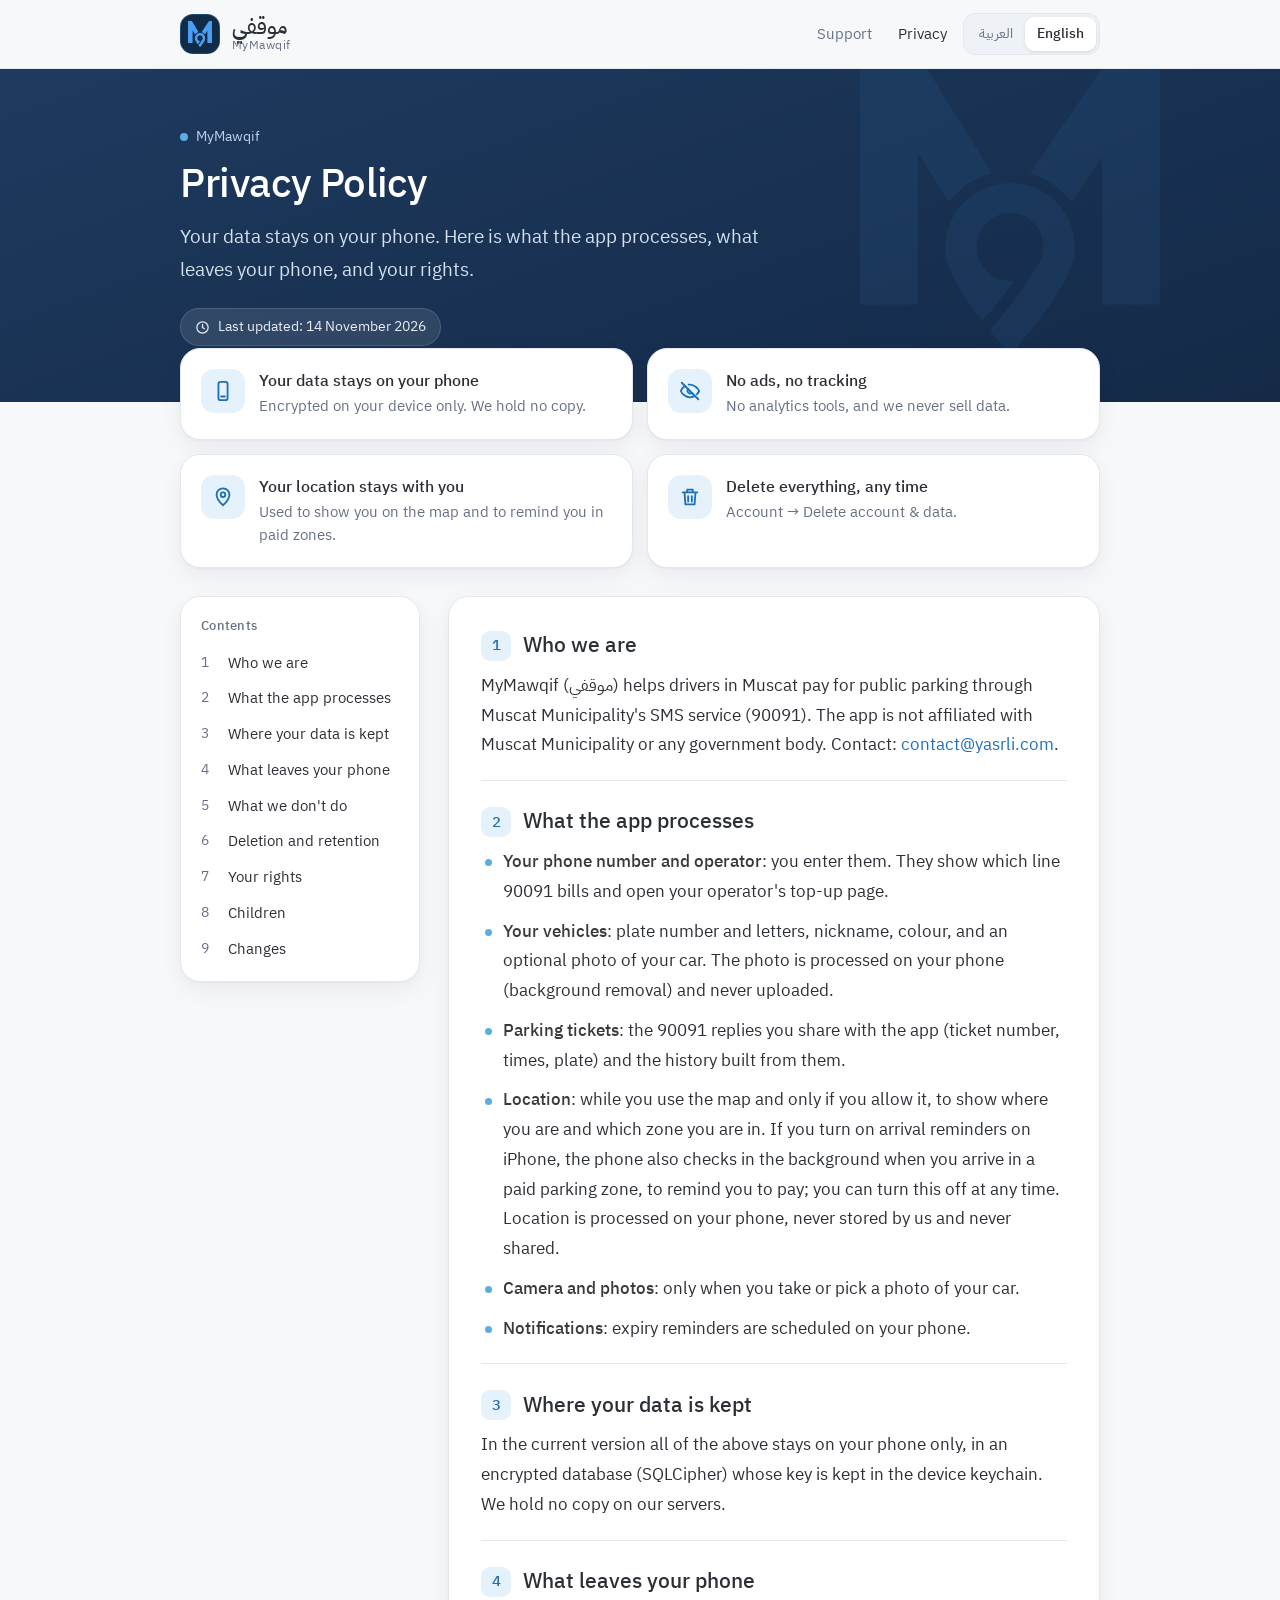
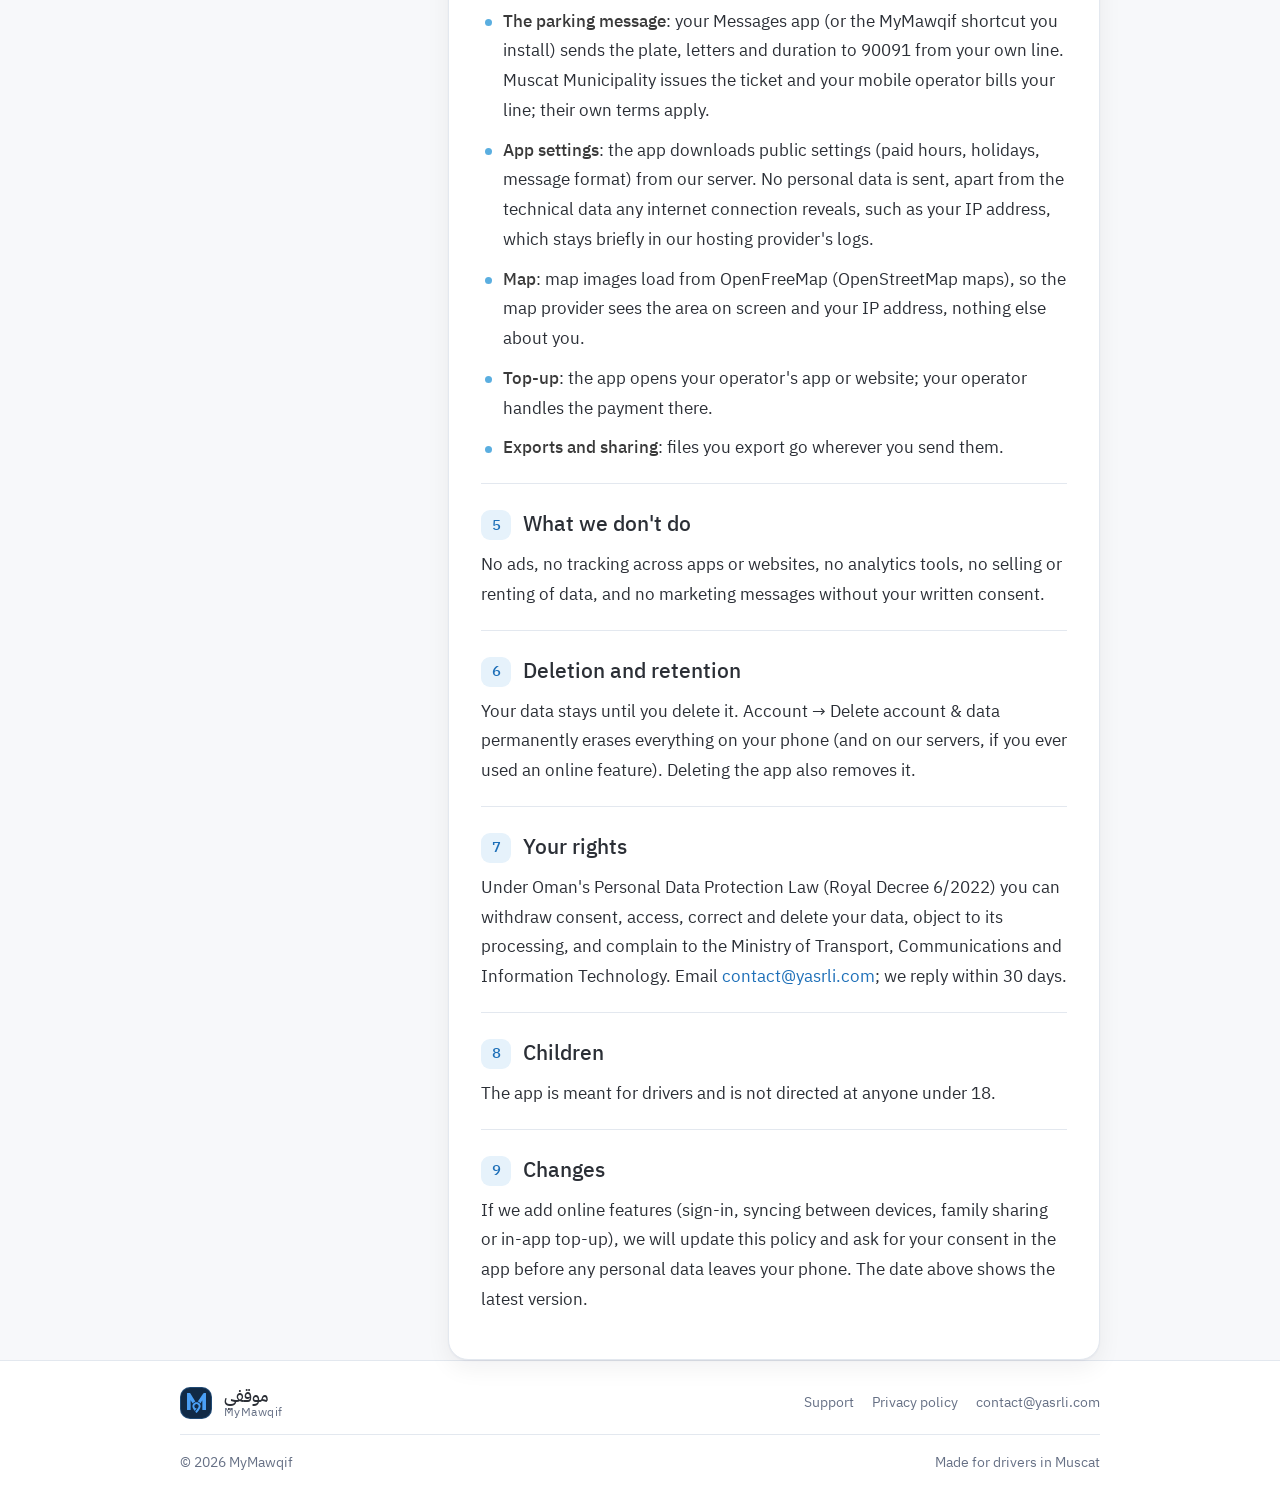
==== commit 874ed0d0: "Support and privacy pages: don't name the company yet Co-Authored-By: Claude Opus 5.5 <noreply@anthr" ====
--- a/privacy/index.html
+++ b/privacy/index.html
@@ -73,7 +73,7 @@
       <article class="card policy">
         <section id="ar-1">
           <h2><span class="num">١</span>من نحن</h2>
-          <p>«موقفي» تطبيق يساعد السائقين في مسقط على دفع رسوم المواقف العامة عبر خدمة الرسائل النصية التابعة لبلدية مسقط (٩٠٠٩١)، وتشغّله شركة <span class="ltr">Yasrli Technology L.L.C.</span> التطبيق غير تابع لبلدية مسقط ولا لأي جهة حكومية. للتواصل: <a href="mailto:contact@yasrli.com">contact@yasrli.com</a>.</p>
+          <p>«موقفي» تطبيق يساعد السائقين في مسقط على دفع رسوم المواقف العامة عبر خدمة الرسائل النصية التابعة لبلدية مسقط (٩٠٠٩١). التطبيق غير تابع لبلدية مسقط ولا لأي جهة حكومية. للتواصل: <a href="mailto:contact@yasrli.com">contact@yasrli.com</a>.</p>
         </section>
 
         <section id="ar-2">
@@ -174,7 +174,7 @@
       <article class="card policy">
         <section id="en-1">
           <h2><span class="num">1</span>Who we are</h2>
-          <p>MyMawqif (موقفي) helps drivers in Muscat pay for public parking through Muscat Municipality's SMS service (90091). It is operated by Yasrli Technology L.L.C. The app is not affiliated with Muscat Municipality or any government body. Contact: <a href="mailto:contact@yasrli.com">contact@yasrli.com</a>.</p>
+          <p>MyMawqif (موقفي) helps drivers in Muscat pay for public parking through Muscat Municipality's SMS service (90091). The app is not affiliated with Muscat Municipality or any government body. Contact: <a href="mailto:contact@yasrli.com">contact@yasrli.com</a>.</p>
         </section>
 
         <section id="en-2">
@@ -246,7 +246,7 @@
       <a href="mailto:contact@yasrli.com">contact@yasrli.com</a>
     </nav>
     <div class="legal">
-      <span class="ltr">© 2026 Yasrli Technology L.L.C.</span>
+      <span><span data-l="ar">© ٢٠٢٦ موقفي</span><span data-l="en">© 2026 MyMawqif</span></span>
       <span><span data-l="ar">صُمّم لسائقي مسقط</span><span data-l="en">Made for drivers in Muscat</span></span>
     </div>
   </div>
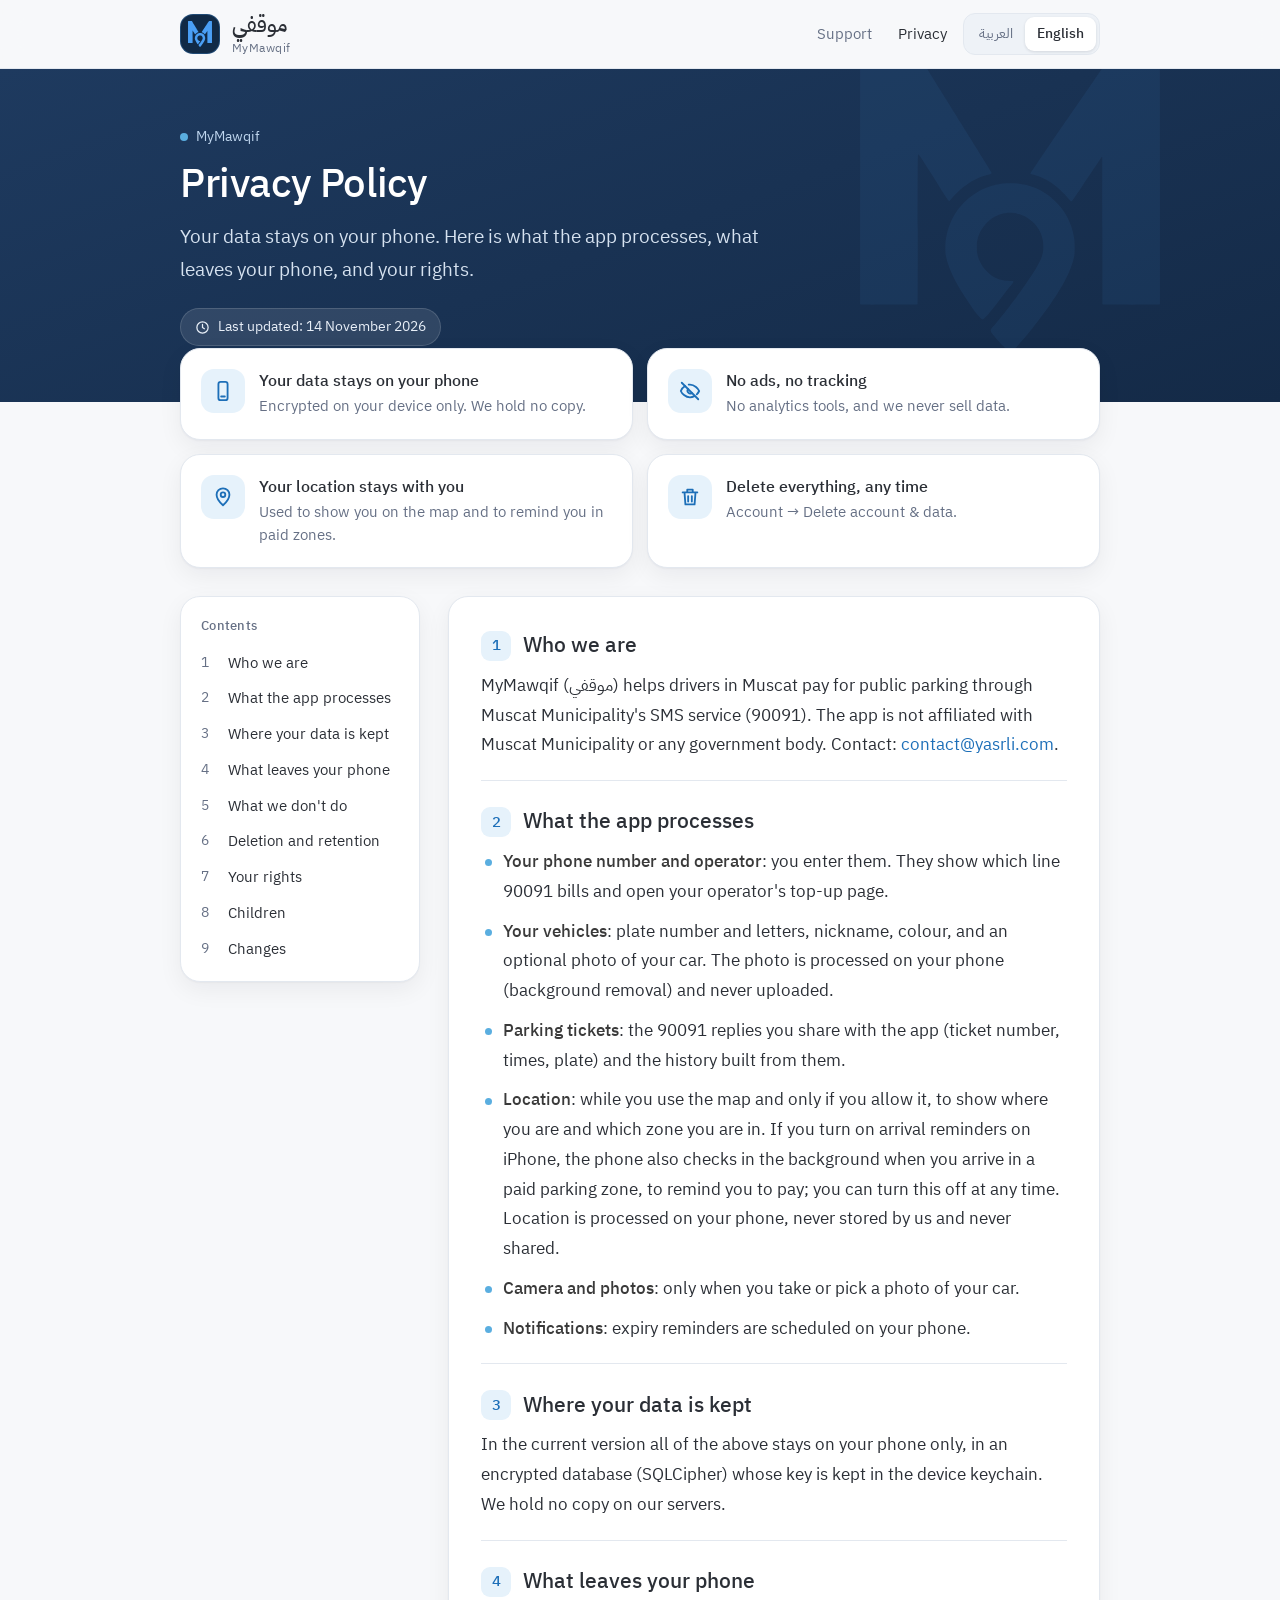
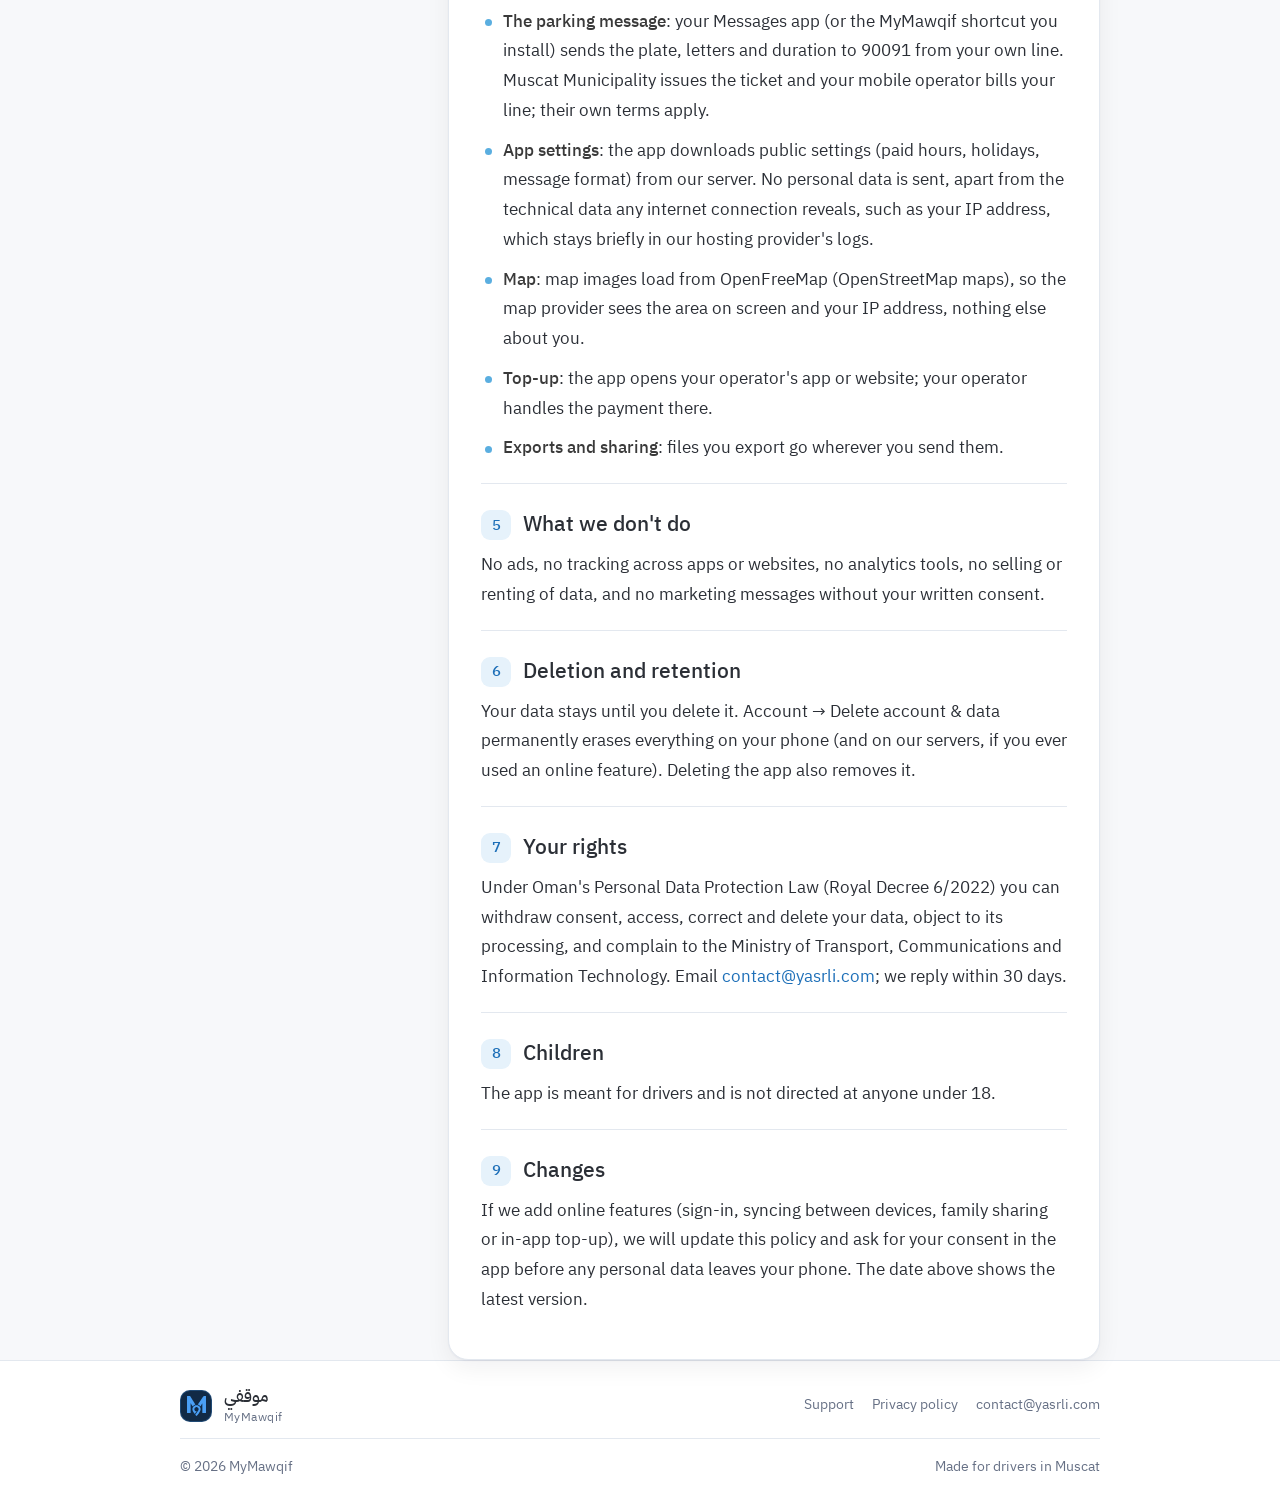
==== commit a2db542d: "Support and privacy pages: the logo goes to the homepage Co-Authored-By: Claude Opus 5.5 <noreply@an" ====
--- a/privacy/index.html
+++ b/privacy/index.html
@@ -17,7 +17,7 @@
 
 <header class="top">
   <div class="wrap">
-    <a class="brand" href="../support/" aria-label="موقفي MyMawqif">
+    <a class="brand" href="../" aria-label="موقفي MyMawqif">
       <span class="tile"><img src="../brand/mark-accent.svg" alt=""></span>
       <span class="name"><span class="ar-name">موقفي</span><span class="en-name">MyMawqif</span></span>
     </a>
@@ -236,7 +236,7 @@
 
 <footer>
   <div class="wrap">
-    <a class="brand" href="../support/" aria-label="موقفي MyMawqif">
+    <a class="brand" href="../" aria-label="موقفي MyMawqif">
       <span class="tile"><img src="../brand/mark-accent.svg" alt=""></span>
       <span class="name"><span class="ar-name">موقفي</span><span class="en-name">MyMawqif</span></span>
     </a>
--- a/style.css
+++ b/style.css
@@ -79,7 +79,7 @@
 .brand:hover { text-decoration: none; }
 .tile { width: 40px; height: 40px; border-radius: 13px; background: var(--tile); border: 1px solid rgba(74, 159, 245, 0.27); display: grid; place-items: center; flex: none; }
 .tile img { width: 24px; height: auto; display: block; }
-.brand .name { display: flex; flex-direction: column; line-height: 1.15; }
+.brand .name { display: flex; flex-direction: column; gap: 3px; line-height: 1.2; }
 .brand .ar-name { font-size: 21px; font-weight: 500; }
 .brand .en-name { font-size: 12px; color: var(--muted); letter-spacing: 0.04em; direction: ltr; }
 .top nav { display: flex; align-items: center; gap: 6px; }
